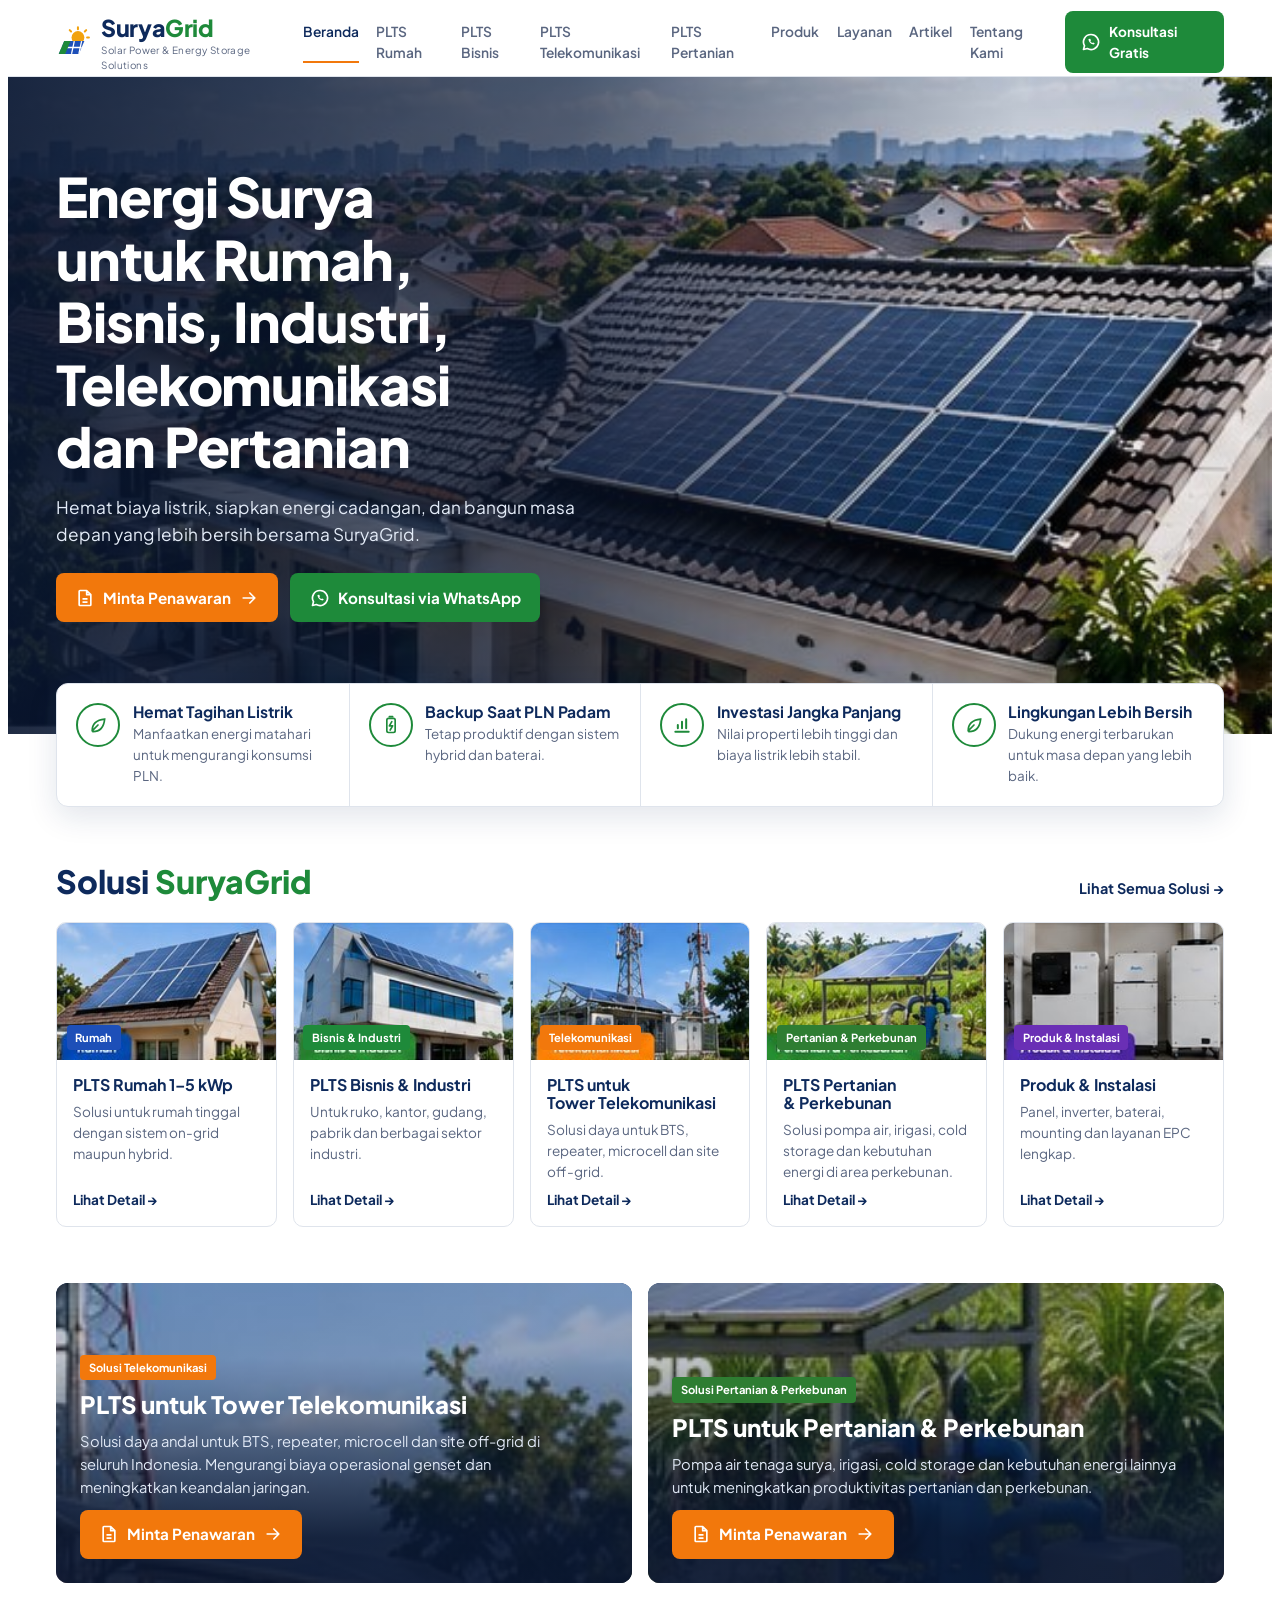
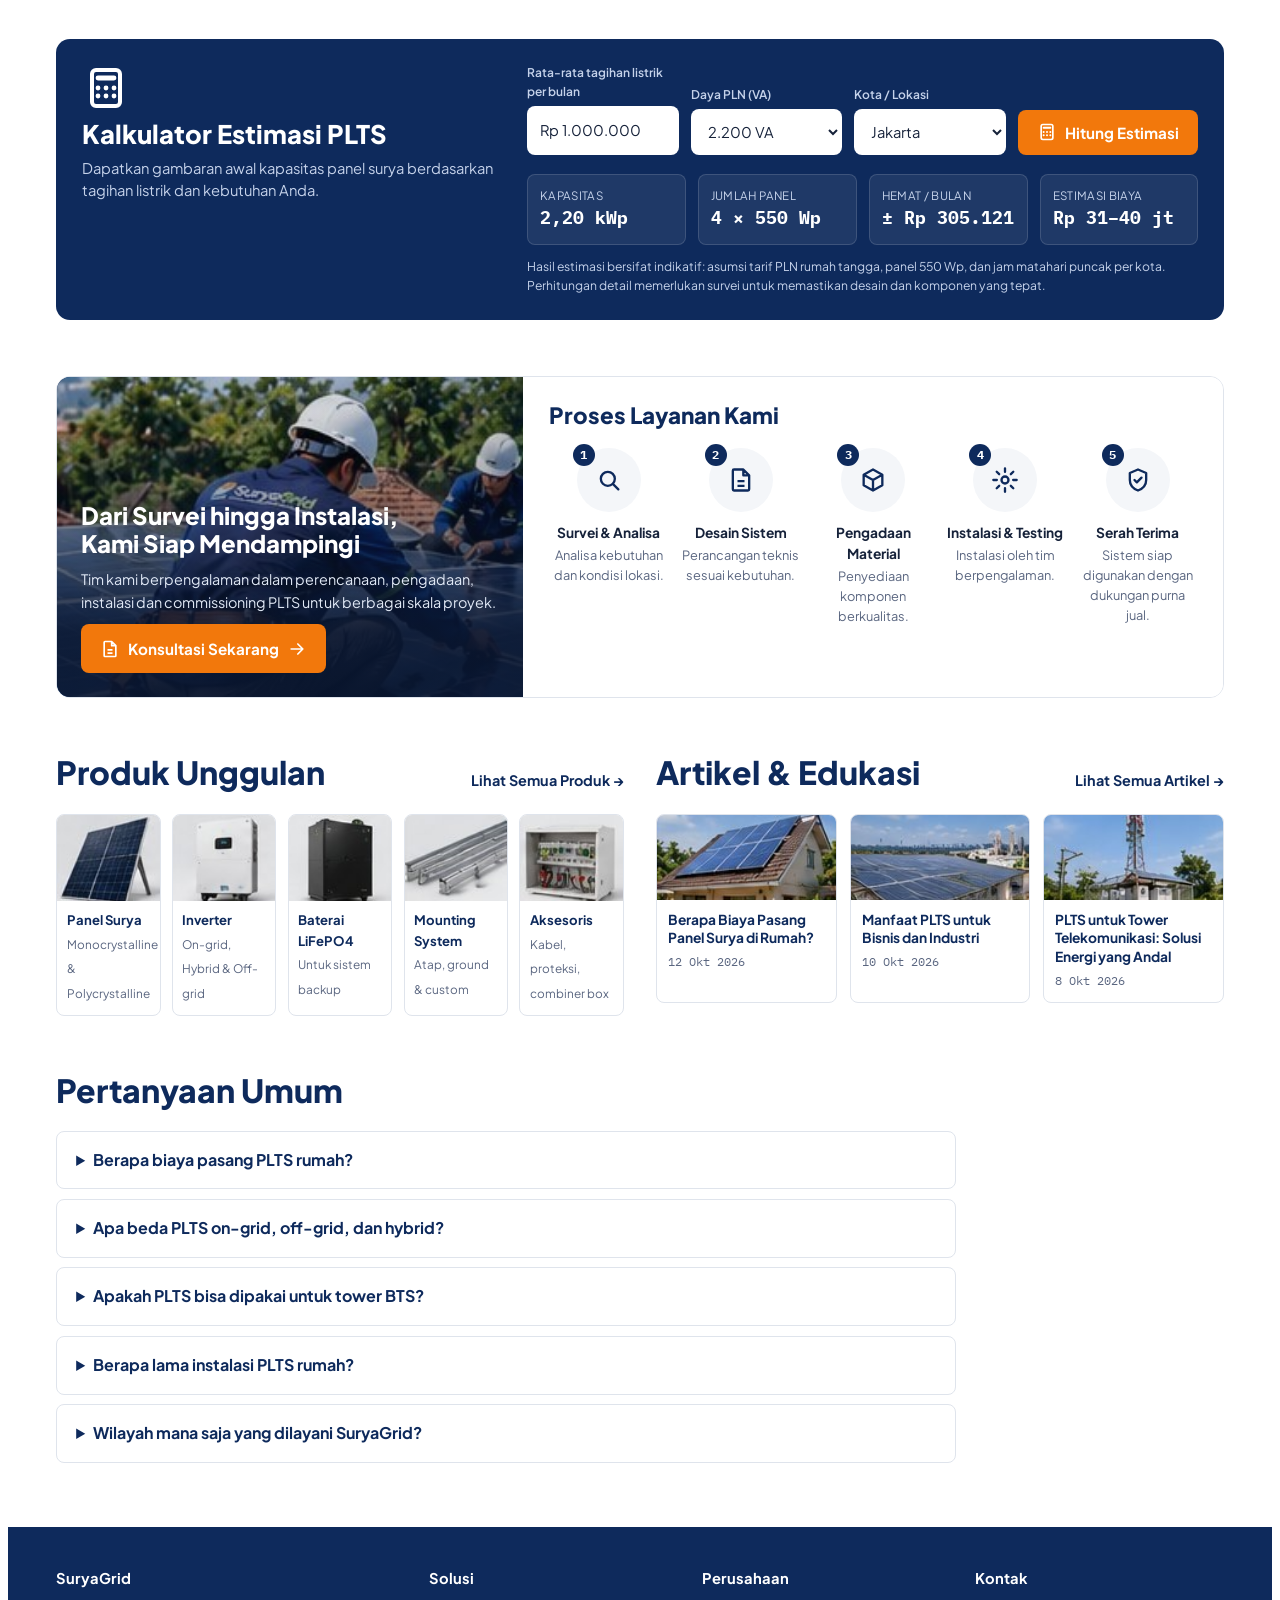
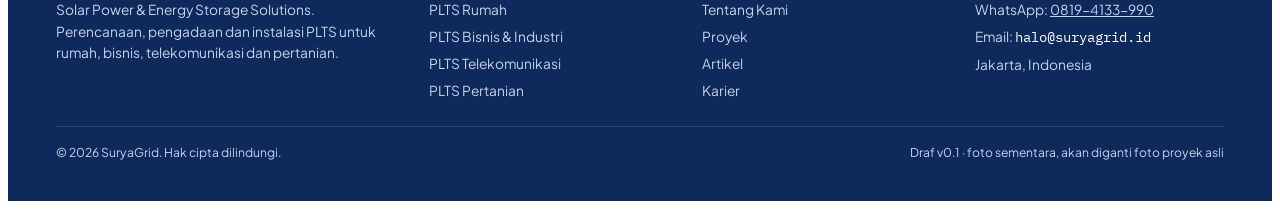
==== index.html @ cb824fba "Initial SuryaGrid website Co-Authored-By: Claude Opus 5.5 <noreply@anthropic.com> Claude-Session: ht" ====
<!doctype html>
<html lang="id">
<head>
<meta charset="utf-8">
<meta name="viewport" content="width=device-width, initial-scale=1, viewport-fit=cover">
<title>SuryaGrid | Pasang PLTS &amp; Panel Surya Rumah, Bisnis, BTS dan Pertanian</title>
<meta name="description" content="SuryaGrid melayani pemasangan PLTS dan panel surya on-grid, hybrid, dan off-grid untuk rumah, bisnis, industri, tower telekomunikasi, dan pertanian di seluruh Indonesia. Konsultasi dan estimasi gratis.">
<meta name="keywords" content="PLTS, panel surya, pasang panel surya, PLTS atap, PLTS rumah, PLTS hybrid, PLTS off-grid, PLTS BTS, pompa air tenaga surya, solar panel Indonesia">
<meta name="robots" content="index, follow, max-image-preview:large, max-snippet:-1">
<meta name="theme-color" content="#0E2A5C">
<meta name="author" content="SuryaGrid">
<link rel="canonical" href="https://suryagrid.id/">
<link rel="alternate" hreflang="id-ID" href="https://suryagrid.id/">
<link rel="icon" href="assets/img/favicon.svg" type="image/svg+xml">
<link rel="icon" href="assets/img/favicon-32.png" sizes="32x32" type="image/png">
<link rel="apple-touch-icon" href="assets/img/apple-touch-icon.png">
<link rel="manifest" href="site.webmanifest">
<meta property="og:type" content="website">
<meta property="og:locale" content="id_ID">
<meta property="og:site_name" content="SuryaGrid">
<meta property="og:title" content="SuryaGrid | Solusi PLTS untuk Rumah, Bisnis, BTS dan Pertanian">
<meta property="og:description" content="Pemasangan PLTS on-grid, hybrid dan off-grid di seluruh Indonesia. Hitung estimasi kapasitas dan penghematan Anda.">
<meta property="og:url" content="https://suryagrid.id/">
<meta property="og:image" content="https://suryagrid.id/assets/img/og-image.jpg">
<meta property="og:image:width" content="1200"><meta property="og:image:height" content="630">
<meta name="twitter:card" content="summary_large_image">
<meta name="twitter:title" content="SuryaGrid | Solusi PLTS Indonesia">
<meta name="twitter:description" content="Pemasangan PLTS on-grid, hybrid dan off-grid untuk rumah, bisnis, BTS dan pertanian.">
<meta name="twitter:image" content="https://suryagrid.id/assets/img/og-image.jpg">
<link rel="preconnect" href="https://fonts.googleapis.com"><link rel="preconnect" href="https://fonts.gstatic.com" crossorigin>
<link rel="stylesheet" href="https://fonts.googleapis.com/css2?family=Plus+Jakarta+Sans:wght@400;500;600;700;800&family=IBM+Plex+Mono:wght@500&display=swap">
<link rel="preload" as="image" href="assets/img/hero.jpg">
<link rel="stylesheet" href="assets/css/style.css">
<link rel="alternate" type="text/markdown" href="llms.txt" title="Ringkasan untuk AI">
<script type="application/ld+json">[{"@context": "https://schema.org", "@type": "LocalBusiness", "@id": "https://suryagrid.id/#org", "name": "SuryaGrid", "alternateName": "SuryaGrid Solar Power & Energy Storage Solutions", "description": "Perencanaan, pengadaan, dan instalasi PLTS (pembangkit listrik tenaga surya) untuk rumah, bisnis, industri, tower telekomunikasi, dan pertanian di Indonesia.", "url": "https://suryagrid.id/", "logo": "https://suryagrid.id/assets/img/logo.svg", "image": "https://suryagrid.id/assets/img/og-image.jpg", "telephone": "+628194133990", "email": "halo@suryagrid.id", "address": {"@type": "PostalAddress", "addressLocality": "Jakarta", "addressCountry": "ID"}, "areaServed": {"@type": "Country", "name": "Indonesia"}, "priceRange": "Rp14jt–Rp18jt per kWp", "knowsAbout": ["PLTS atap", "panel surya", "PLTS on-grid", "PLTS hybrid", "PLTS off-grid", "baterai LiFePO4", "PLTS untuk BTS", "pompa air tenaga surya", "EPC tenaga surya"], "contactPoint": {"@type": "ContactPoint", "telephone": "+628194133990", "contactType": "sales", "availableLanguage": ["id", "en"]}, "hasOfferCatalog": {"@type": "OfferCatalog", "name": "Solusi PLTS", "itemListElement": [{"@type": "Offer", "itemOffered": {"@type": "Service", "name": "PLTS Rumah 1–5 kWp", "serviceType": "Instalasi PLTS", "areaServed": "Indonesia"}}, {"@type": "Offer", "itemOffered": {"@type": "Service", "name": "PLTS Bisnis & Industri", "serviceType": "Instalasi PLTS", "areaServed": "Indonesia"}}, {"@type": "Offer", "itemOffered": {"@type": "Service", "name": "PLTS untuk Tower Telekomunikasi", "serviceType": "Instalasi PLTS", "areaServed": "Indonesia"}}, {"@type": "Offer", "itemOffered": {"@type": "Service", "name": "PLTS Pertanian & Perkebunan", "serviceType": "Instalasi PLTS", "areaServed": "Indonesia"}}, {"@type": "Offer", "itemOffered": {"@type": "Service", "name": "Produk & Instalasi EPC", "serviceType": "Instalasi PLTS", "areaServed": "Indonesia"}}]}}, {"@context": "https://schema.org", "@type": "WebSite", "@id": "https://suryagrid.id/#website", "url": "https://suryagrid.id/", "name": "SuryaGrid", "inLanguage": "id-ID", "publisher": {"@id": "https://suryagrid.id/#org"}}, {"@context": "https://schema.org", "@type": "FAQPage", "mainEntity": [{"@type": "Question", "name": "Berapa biaya pasang PLTS rumah?", "acceptedAnswer": {"@type": "Answer", "text": "Sebagai gambaran awal, biaya PLTS atap on-grid berkisar Rp 14–18 juta per kWp, tergantung merek panel, inverter, jenis atap, dan lokasi. Sistem hybrid dengan baterai lebih mahal. Harga pasti diberikan setelah survei."}}, {"@type": "Question", "name": "Apa beda PLTS on-grid, off-grid, dan hybrid?", "acceptedAnswer": {"@type": "Answer", "text": "On-grid terhubung ke PLN tanpa baterai dan paling hemat biaya. Off-grid berdiri sendiri dengan baterai, cocok untuk lokasi tanpa listrik PLN seperti site BTS terpencil atau kebun. Hybrid menggabungkan keduanya sehingga tetap menyala saat PLN padam."}}, {"@type": "Question", "name": "Apakah PLTS bisa dipakai untuk tower BTS?", "acceptedAnswer": {"@type": "Answer", "text": "Bisa. SuryaGrid merancang sistem PLTS hybrid dan off-grid untuk BTS, repeater, dan microcell untuk mengurangi pemakaian genset dan biaya BBM serta meningkatkan uptime site."}}, {"@type": "Question", "name": "Berapa lama instalasi PLTS rumah?", "acceptedAnswer": {"@type": "Answer", "text": "Instalasi PLTS rumah 1–5 kWp umumnya selesai 1–3 hari kerja setelah material tiba. Proses lengkap dari survei hingga serah terima biasanya 2–4 minggu."}}, {"@type": "Question", "name": "Wilayah mana saja yang dilayani SuryaGrid?", "acceptedAnswer": {"@type": "Answer", "text": "SuryaGrid melayani proyek di seluruh Indonesia, termasuk Jabodetabek, Jawa, Sulawesi, Bali, dan Nusa Tenggara, untuk sektor rumah, bisnis, telekomunikasi, dan pertanian."}}]}]</script>
</head>
<body>
<svg width="0" height="0" style="position:absolute" aria-hidden="true">
 <symbol id="arr" viewBox="0 0 24 24"><path d="M5 12h14M13 6l6 6-6 6" fill="none" stroke="currentColor" stroke-width="2" stroke-linecap="round" stroke-linejoin="round"/></symbol>
 <symbol id="doc" viewBox="0 0 24 24"><path d="M14 3H6a1 1 0 0 0-1 1v16a1 1 0 0 0 1 1h12a1 1 0 0 0 1-1V8zM14 3v5h5M9 13h6M9 17h6" fill="none" stroke="currentColor" stroke-width="2" stroke-linejoin="round"/></symbol>
 <symbol id="wa" viewBox="0 0 24 24"><path d="M12 3a9 9 0 0 0-7.8 13.5L3 21l4.6-1.2A9 9 0 1 0 12 3z" fill="none" stroke="currentColor" stroke-width="2" stroke-linejoin="round"/><path d="M9 8.5c0 3.5 3 6.5 6.5 6.5l1-1.5-2-1-1 .8a5 5 0 0 1-2.3-2.3l.8-1-1-2z" fill="currentColor"/></symbol>
 <symbol id="leaf" viewBox="0 0 24 24"><path d="M5 19c0-8 5-13 15-14-1 10-6 15-14 15M5 19l7-7" fill="none" stroke="currentColor" stroke-width="2" stroke-linecap="round"/></symbol>
 <symbol id="batt" viewBox="0 0 24 24"><rect x="7" y="4" width="10" height="17" rx="2" fill="none" stroke="currentColor" stroke-width="2"/><path d="M10 2h4M13 8l-3 5h4l-3 5" fill="none" stroke="currentColor" stroke-width="2" stroke-linecap="round" stroke-linejoin="round"/></symbol>
 <symbol id="bar" viewBox="0 0 24 24"><path d="M4 20h16M7 16v-4M12 16V8M17 16V5" fill="none" stroke="currentColor" stroke-width="2.4" stroke-linecap="round"/></symbol>
 <symbol id="calc" viewBox="0 0 24 24"><rect x="5" y="3" width="14" height="18" rx="2" fill="none" stroke="currentColor" stroke-width="2"/><path d="M8 7h8M8 12h.01M12 12h.01M16 12h.01M8 16h.01M12 16h.01M16 16h.01" stroke="currentColor" stroke-width="2.4" stroke-linecap="round"/></symbol>
 <symbol id="search" viewBox="0 0 24 24"><circle cx="11" cy="11" r="6" fill="none" stroke="currentColor" stroke-width="2"/><path d="M20 20l-4.5-4.5" stroke="currentColor" stroke-width="2" stroke-linecap="round"/></symbol>
 <symbol id="box" viewBox="0 0 24 24"><path d="M12 3l8 4.5v9L12 21l-8-4.5v-9zM4 7.5l8 4.5 8-4.5M12 12v9" fill="none" stroke="currentColor" stroke-width="2" stroke-linejoin="round"/></symbol>
 <symbol id="gear" viewBox="0 0 24 24"><circle cx="12" cy="12" r="3" fill="none" stroke="currentColor" stroke-width="2"/><path d="M12 2v3M12 19v3M2 12h3M19 12h3M4.9 4.9l2.1 2.1M17 17l2.1 2.1M4.9 19.1L7 17M17 7l2.1-2.1" stroke="currentColor" stroke-width="2" stroke-linecap="round"/></symbol>
 <symbol id="shield" viewBox="0 0 24 24"><path d="M12 3l7 3v6c0 4.5-3 7.5-7 9-4-1.5-7-4.5-7-9V6z M9 12l2 2 4-4" fill="none" stroke="currentColor" stroke-width="2" stroke-linejoin="round" stroke-linecap="round"/></symbol>
 <symbol id="menu" viewBox="0 0 24 24"><path d="M4 7h16M4 12h16M4 17h16" stroke="currentColor" stroke-width="2" stroke-linecap="round"/></symbol>
</svg>

<a class="skip" href="#beranda">Lewati ke konten</a>
<header>
 <div class="wrap nav">
  <a class="logo" href="#beranda" aria-label="SuryaGrid beranda">
   <svg width="40" height="34" viewBox="0 0 40 34" aria-hidden="true"><circle cx="24" cy="12" r="7" fill="#F2A20C"/><g stroke="#F2A20C" stroke-width="2.2" stroke-linecap="round"><path d="M24 1v2M33 4l-1.5 1.5M36 12h-2M15 4l1.5 1.5"/></g><path d="M3 30l6-14h22l-6 14z" fill="#1D4FB8"/><path d="M12 16l-3 14M20 16l-3 14M28 16l-3 14M6 23h22" stroke="#fff" stroke-width="1.4"/><path d="M3 30l6-14h7l-6 14z" fill="#1E8A3A"/></svg>
   <div><b>Surya<span>Grid</span></b><small>Solar Power &amp; Energy Storage Solutions</small></div>
  </a>
  <nav class="menu" id="menu" aria-label="Menu utama">
   <a class="on" href="#beranda">Beranda</a><a href="#solusi">PLTS Rumah</a><a href="#solusi">PLTS Bisnis</a><a href="#segmen">PLTS Telekomunikasi</a><a href="#segmen">PLTS Pertanian</a><a href="#produk">Produk</a><a href="#proses">Layanan</a><a href="#artikel">Artikel</a><a href="#kontak">Tentang Kami</a>
  </nav>
  <button class="burger" id="burger" aria-label="Buka menu" aria-expanded="false"><svg class="i"><use href="#menu"/></svg></button>
  <a class="btn btn-g" href="https://wa.me/628194133990?text=Halo%20SuryaGrid%2C%20saya%20ingin%20konsultasi%20PLTS" target="_blank" rel="noopener"><svg class="i"><use href="#wa"/></svg><span>Konsultasi Gratis</span></a>
 </div>
</header>

<main id="beranda">
 <div class="hero">
  <img src="assets/img/hero.jpg" width="575" height="323" fetchpriority="high" alt="Atap rumah dengan panel surya di kawasan perumahan" data-photo="placeholder">
  <div class="wrap">
   <h1>Energi Surya untuk Rumah, Bisnis, Industri, Telekomunikasi dan Pertanian</h1>
   <p>Hemat biaya listrik, siapkan energi cadangan, dan bangun masa depan yang lebih bersih bersama SuryaGrid.</p>
   <div class="cta">
    <a class="btn btn-o" href="#kalkulator"><svg class="i"><use href="#doc"/></svg>Minta Penawaran<svg class="i"><use href="#arr"/></svg></a>
    <a class="btn btn-g" href="https://wa.me/628194133990?text=Halo%20SuryaGrid%2C%20saya%20ingin%20konsultasi%20PLTS" target="_blank" rel="noopener"><svg class="i"><use href="#wa"/></svg>Konsultasi via WhatsApp</a>
   </div>
  </div>
 </div>

 <div class="wrap benefits">
  <div class="bgrid">
   <div class="b"><div class="ic"><svg class="i"><use href="#leaf"/></svg></div><div><h3>Hemat Tagihan Listrik</h3><p>Manfaatkan energi matahari untuk mengurangi konsumsi PLN.</p></div></div>
   <div class="b"><div class="ic"><svg class="i"><use href="#batt"/></svg></div><div><h3>Backup Saat PLN Padam</h3><p>Tetap produktif dengan sistem hybrid dan baterai.</p></div></div>
   <div class="b"><div class="ic"><svg class="i"><use href="#bar"/></svg></div><div><h3>Investasi Jangka Panjang</h3><p>Nilai properti lebih tinggi dan biaya listrik lebih stabil.</p></div></div>
   <div class="b"><div class="ic"><svg class="i"><use href="#leaf"/></svg></div><div><h3>Lingkungan Lebih Bersih</h3><p>Dukung energi terbarukan untuk masa depan yang lebih baik.</p></div></div>
  </div>
 </div>

 <section id="solusi">
  <div class="wrap">
   <div class="sh"><h2>Solusi <span>SuryaGrid</span></h2><a class="more" href="#solusi">Lihat Semua Solusi →</a></div>
   <div class="sgrid">
    <article class="sc"><div class="ph"><img src="assets/img/rumah.jpg" width="183" height="111" loading="lazy" decoding="async" alt="PLTS atap rumah tinggal" data-photo="placeholder"><span class="tag t-rumah">Rumah</span></div><div class="bd"><h3>PLTS Rumah 1–5 kWp</h3><p>Solusi untuk rumah tinggal dengan sistem on-grid maupun hybrid.</p><a href="#kalkulator">Lihat Detail →</a></div></article>
    <article class="sc"><div class="ph"><img src="assets/img/bisnis.jpg" width="182" height="111" loading="lazy" decoding="async" alt="PLTS atap gedung usaha" data-photo="placeholder"><span class="tag t-bisnis">Bisnis &amp; Industri</span></div><div class="bd"><h3>PLTS Bisnis &amp; Industri</h3><p>Untuk ruko, kantor, gudang, pabrik dan berbagai sektor industri.</p><a href="#kontak">Lihat Detail →</a></div></article>
    <article class="sc"><div class="ph"><img src="assets/img/telko.jpg" width="182" height="111" loading="lazy" decoding="async" alt="PLTS di site tower BTS" data-photo="placeholder"><span class="tag t-telko">Telekomunikasi</span></div><div class="bd"><h3>PLTS untuk Tower Telekomunikasi</h3><p>Solusi daya untuk BTS, repeater, microcell dan site off-grid.</p><a href="#segmen">Lihat Detail →</a></div></article>
    <article class="sc"><div class="ph"><img src="assets/img/tani.jpg" width="197" height="111" loading="lazy" decoding="async" alt="PLTS untuk pompa irigasi" data-photo="placeholder"><span class="tag t-tani">Pertanian &amp; Perkebunan</span></div><div class="bd"><h3>PLTS Pertanian &amp; Perkebunan</h3><p>Solusi pompa air, irigasi, cold storage dan kebutuhan energi di area perkebunan.</p><a href="#segmen">Lihat Detail →</a></div></article>
    <article class="sc"><div class="ph"><img src="assets/img/produk.jpg" width="188" height="111" loading="lazy" decoding="async" alt="Inverter dan baterai" data-photo="placeholder"><span class="tag t-produk">Produk &amp; Instalasi</span></div><div class="bd"><h3>Produk &amp; Instalasi</h3><p>Panel, inverter, baterai, mounting dan layanan EPC lengkap.</p><a href="#produk">Lihat Detail →</a></div></article>
   </div>
  </div>
 </section>

 <section id="segmen">
  <div class="wrap feat">
   <article class="fc"><img src="assets/img/tower.jpg" width="176" height="318" loading="lazy" decoding="async" alt="Tower BTS dengan panel surya" data-photo="placeholder"><div class="in"><span class="tag t-telko">Solusi Telekomunikasi</span><h3>PLTS untuk Tower Telekomunikasi</h3><p>Solusi daya andal untuk BTS, repeater, microcell dan site off-grid di seluruh Indonesia. Mengurangi biaya operasional genset dan meningkatkan keandalan jaringan.</p><a class="btn btn-o" href="#kontak"><svg class="i"><use href="#doc"/></svg>Minta Penawaran<svg class="i"><use href="#arr"/></svg></a></div></article>
   <article class="fc"><img src="assets/img/agri.jpg" width="206" height="282" loading="lazy" decoding="async" alt="Pompa air tenaga surya di kebun" data-photo="placeholder"><div class="in"><span class="tag t-tani">Solusi Pertanian &amp; Perkebunan</span><h3>PLTS untuk Pertanian &amp; Perkebunan</h3><p>Pompa air tenaga surya, irigasi, cold storage dan kebutuhan energi lainnya untuk meningkatkan produktivitas pertanian dan perkebunan.</p><a class="btn btn-o" href="#kontak"><svg class="i"><use href="#doc"/></svg>Minta Penawaran<svg class="i"><use href="#arr"/></svg></a></div></article>
  </div>
 </section>

 <section id="kalkulator">
  <div class="wrap">
   <div class="calc">
    <div>
     <svg width="48" height="48" style="color:var(--band-fg)"><use href="#calc"/></svg>
     <h2>Kalkulator Estimasi PLTS</h2>
     <p class="lead">Dapatkan gambaran awal kapasitas panel surya berdasarkan tagihan listrik dan kebutuhan Anda.</p>
    </div>
    <form class="cform" id="cf">
     <div><label for="bill">Rata-rata tagihan listrik per bulan</label><input id="bill" inputmode="numeric" value="Rp 1.000.000"></div>
     <div><label for="va">Daya PLN (VA)</label><select id="va"><option value="900">900 VA</option><option value="1300">1.300 VA</option><option value="2200" selected>2.200 VA</option><option value="3500">3.500 VA</option><option value="5500">5.500 VA</option><option value="6600">6.600 VA</option><option value="11000">11.000 VA ke atas</option></select></div>
     <div><label for="city">Kota / Lokasi</label><select id="city"><option value="4.0" selected>Jakarta</option><option value="4.2">Bandung</option><option value="4.5">Surabaya</option><option value="3.9">Medan</option><option value="4.8">Makassar</option><option value="4.8">Denpasar</option><option value="4.6">Kupang / NTT</option><option value="4.2">Kota lain</option></select></div>
     <button class="btn btn-o" type="submit"><svg class="i"><use href="#calc"/></svg>Hitung Estimasi</button>
     <div class="res" aria-live="polite">
      <div><small>Kapasitas</small><b id="r1">–</b></div>
      <div><small>Jumlah panel</small><b id="r2">–</b></div>
      <div><small>Hemat / bulan</small><b id="r3">–</b></div>
      <div><small>Estimasi biaya</small><b id="r4">–</b></div>
     </div>
     <p class="note">Hasil estimasi bersifat indikatif: asumsi tarif PLN rumah tangga, panel 550 Wp, dan jam matahari puncak per kota. Perhitungan detail memerlukan survei untuk memastikan desain dan komponen yang tepat.</p>
    </form>
   </div>
  </div>
 </section>

 <section id="proses">
  <div class="wrap">
   <div class="proc">
    <div class="pv"><img src="assets/img/teknisi.jpg" width="340" height="188" loading="lazy" decoding="async" alt="Teknisi memasang panel surya di atap" data-photo="placeholder"><div class="in"><h2>Dari Survei hingga Instalasi, Kami Siap Mendampingi</h2><p>Tim kami berpengalaman dalam perencanaan, pengadaan, instalasi dan commissioning PLTS untuk berbagai skala proyek.</p><a class="btn btn-o" href="#kontak"><svg class="i"><use href="#doc"/></svg>Konsultasi Sekarang<svg class="i"><use href="#arr"/></svg></a></div></div>
    <div class="steps">
     <h2>Proses Layanan Kami</h2>
     <ol>
      <li><div class="ic"><svg><use href="#search"/></svg></div><div><b>Survei &amp; Analisa</b>Analisa kebutuhan dan kondisi lokasi.</div></li>
      <li><div class="ic"><svg><use href="#doc"/></svg></div><div><b>Desain Sistem</b>Perancangan teknis sesuai kebutuhan.</div></li>
      <li><div class="ic"><svg><use href="#box"/></svg></div><div><b>Pengadaan Material</b>Penyediaan komponen berkualitas.</div></li>
      <li><div class="ic"><svg><use href="#gear"/></svg></div><div><b>Instalasi &amp; Testing</b>Instalasi oleh tim berpengalaman.</div></li>
      <li><div class="ic"><svg><use href="#shield"/></svg></div><div><b>Serah Terima</b>Sistem siap digunakan dengan dukungan purna jual.</div></li>
     </ol>
    </div>
   </div>
  </div>
 </section>

 <section>
  <div class="wrap two">
   <div id="produk">
    <div class="sh"><h2>Produk Unggulan</h2><a class="more" href="#produk">Lihat Semua Produk →</a></div>
    <div class="pgrid">
     <div class="pc"><img src="assets/img/p1.jpg" width="84" height="86" loading="lazy" decoding="async" alt="Panel surya" data-photo="placeholder"><div><b>Panel Surya</b><span>Monocrystalline &amp; Polycrystalline</span></div></div>
     <div class="pc"><img src="assets/img/p2.jpg" width="84" height="86" loading="lazy" decoding="async" alt="Inverter" data-photo="placeholder"><div><b>Inverter</b><span>On-grid, Hybrid &amp; Off-grid</span></div></div>
     <div class="pc"><img src="assets/img/p3.jpg" width="84" height="86" loading="lazy" decoding="async" alt="Baterai LiFePO4" data-photo="placeholder"><div><b>Baterai LiFePO4</b><span>Untuk sistem backup</span></div></div>
     <div class="pc"><img src="assets/img/p4.jpg" width="84" height="86" loading="lazy" decoding="async" alt="Rel mounting" data-photo="placeholder"><div><b>Mounting System</b><span>Atap, ground &amp; custom</span></div></div>
     <div class="pc"><img src="assets/img/p5.jpg" width="84" height="86" loading="lazy" decoding="async" alt="Combiner box" data-photo="placeholder"><div><b>Aksesoris</b><span>Kabel, proteksi, combiner box</span></div></div>
    </div>
   </div>
   <div id="artikel">
    <div class="sh"><h2>Artikel &amp; Edukasi</h2><a class="more" href="#artikel">Lihat Semua Artikel →</a></div>
    <div class="agrid">
     <a class="ac" href="#artikel"><img src="assets/img/a1.jpg" width="147" height="85" loading="lazy" decoding="async" alt="" data-photo="placeholder"><div><b>Berapa Biaya Pasang Panel Surya di Rumah?</b><time datetime="2026-10-12">12 Okt 2026</time></div></a>
     <a class="ac" href="#artikel"><img src="assets/img/a2.jpg" width="147" height="85" loading="lazy" decoding="async" alt="" data-photo="placeholder"><div><b>Manfaat PLTS untuk Bisnis dan Industri</b><time datetime="2026-10-10">10 Okt 2026</time></div></a>
     <a class="ac" href="#artikel"><img src="assets/img/a3.jpg" width="148" height="85" loading="lazy" decoding="async" alt="" data-photo="placeholder"><div><b>PLTS untuk Tower Telekomunikasi: Solusi Energi yang Andal</b><time datetime="2026-10-08">8 Okt 2026</time></div></a>
    </div>
   </div>
  </div>
 </section>

 <section id="faq">
  <div class="wrap">
   <div class="sh"><h2>Pertanyaan Umum</h2></div>
   <div class="faq">
     <details><summary>Berapa biaya pasang PLTS rumah?</summary><p>Sebagai gambaran awal, biaya PLTS atap on-grid berkisar Rp 14–18 juta per kWp, tergantung merek panel, inverter, jenis atap, dan lokasi. Sistem hybrid dengan baterai lebih mahal. Harga pasti diberikan setelah survei.</p></details>
     <details><summary>Apa beda PLTS on-grid, off-grid, dan hybrid?</summary><p>On-grid terhubung ke PLN tanpa baterai dan paling hemat biaya. Off-grid berdiri sendiri dengan baterai, cocok untuk lokasi tanpa listrik PLN seperti site BTS terpencil atau kebun. Hybrid menggabungkan keduanya sehingga tetap menyala saat PLN padam.</p></details>
     <details><summary>Apakah PLTS bisa dipakai untuk tower BTS?</summary><p>Bisa. SuryaGrid merancang sistem PLTS hybrid dan off-grid untuk BTS, repeater, dan microcell untuk mengurangi pemakaian genset dan biaya BBM serta meningkatkan uptime site.</p></details>
     <details><summary>Berapa lama instalasi PLTS rumah?</summary><p>Instalasi PLTS rumah 1–5 kWp umumnya selesai 1–3 hari kerja setelah material tiba. Proses lengkap dari survei hingga serah terima biasanya 2–4 minggu.</p></details>
     <details><summary>Wilayah mana saja yang dilayani SuryaGrid?</summary><p>SuryaGrid melayani proyek di seluruh Indonesia, termasuk Jabodetabek, Jawa, Sulawesi, Bali, dan Nusa Tenggara, untuk sektor rumah, bisnis, telekomunikasi, dan pertanian.</p></details>
   </div>
  </div>
 </section>
</main>

<footer id="kontak">
 <div class="wrap">
  <div><h4>SuryaGrid</h4><p style="margin:0">Solar Power &amp; Energy Storage Solutions. Perencanaan, pengadaan dan instalasi PLTS untuk rumah, bisnis, telekomunikasi dan pertanian.</p></div>
  <div><h4>Solusi</h4><ul><li>PLTS Rumah</li><li>PLTS Bisnis &amp; Industri</li><li>PLTS Telekomunikasi</li><li>PLTS Pertanian</li></ul></div>
  <div><h4>Perusahaan</h4><ul><li>Tentang Kami</li><li>Proyek</li><li>Artikel</li><li>Karier</li></ul></div>
  <div><h4>Kontak</h4><ul><li>WhatsApp: <a href="https://wa.me/628194133990?text=Halo%20SuryaGrid%2C%20saya%20ingin%20konsultasi%20PLTS" target="_blank" rel="noopener">0819-4133-990</a></li><li>Email: <span class="selectable">halo@suryagrid.id</span></li><li>Jakarta, Indonesia</li></ul></div>
  <div class="copy"><span>© 2026 SuryaGrid. Hak cipta dilindungi.</span><span>Draf v0.1 · foto sementara, akan diganti foto proyek asli</span></div>
 </div>
</footer>

<script src="assets/js/main.js" defer></script>
</body>
</html>
---- assets/css/style.css ----
/* Layout: sticky nav → photo hero → benefit strip → solusi grid → kalkulator band → proses + teknisi → produk & artikel → footer */
:root{
  --navy:#0E2A5C; --navy-2:#163A78; --green:#1E8A3A; --orange:#F2780C; --orange-ink:#fff;
  --bg:#FFFFFF; --surface:#F4F6F9; --line:#DFE4EC; --fg:#16223A; --muted:#5A6680; --head:#0E2A5C;
  --card:#FFFFFF; --band:#0E2A5C; --band-fg:#FFFFFF; --band-muted:#C5D2EA; --input:#FFFFFF; --input-fg:#16223A;
  --f-display:"Plus Jakarta Sans",system-ui,-apple-system,"Segoe UI",sans-serif;
  --f-body:"Plus Jakarta Sans",system-ui,-apple-system,"Segoe UI",sans-serif;
  --f-data:"IBM Plex Mono",ui-monospace,Menlo,monospace;
}
@media (prefers-color-scheme: dark){:root:not([data-theme="light"]){
  --bg:#0B1324; --surface:#111C33; --line:#22314F; --fg:#E6ECF7; --muted:#9AA8C3; --head:#DCE6FA;
  --card:#131F38; --band:#13254A; --band-fg:#F2F6FD; --band-muted:#A9B9D8; --input:#0B1324; --input-fg:#E6ECF7;
  --green:#3FB45E; color-scheme:dark}}
:root[data-theme="dark"]{
  --bg:#0B1324; --surface:#111C33; --line:#22314F; --fg:#E6ECF7; --muted:#9AA8C3; --head:#DCE6FA;
  --card:#131F38; --band:#13254A; --band-fg:#F2F6FD; --band-muted:#A9B9D8; --input:#0B1324; --input-fg:#E6ECF7;
  --green:#3FB45E; color-scheme:dark}
*{box-sizing:border-box}
body{background:var(--bg);color:var(--fg);font-family:var(--f-body);font-size:16px;line-height:1.55}
body::before{content:"";position:fixed;inset:0 0 auto;height:env(safe-area-inset-top,0px);z-index:60;background:var(--bg)}
a{color:inherit}
h1,h2,h3{font-family:var(--f-display);text-wrap:balance;margin:0;line-height:1.15}
.wrap{max-width:1200px;margin:0 auto;padding-left:max(16px,env(safe-area-inset-left,0px));padding-right:max(16px,env(safe-area-inset-right,0px))}
.btn{display:inline-flex;align-items:center;gap:.5rem;font-weight:700;font-size:.95rem;padding:.8rem 1.2rem;border-radius:8px;border:0;cursor:pointer;text-decoration:none;font-family:inherit}
.btn-o{background:var(--orange);color:var(--orange-ink)}
.btn-g{background:#1E8A3A;color:#fff}
.btn:hover{filter:brightness(1.08)}
.btn:focus-visible,a:focus-visible,input:focus-visible,select:focus-visible{outline:3px solid var(--orange);outline-offset:2px}
svg.i{width:20px;height:20px;flex:none}

/* nav */
header{position:sticky;top:env(safe-area-inset-top,0px);z-index:50;background:var(--bg);border-bottom:1px solid var(--line)}
.nav{display:flex;align-items:center;gap:1.25rem;min-height:68px}
.logo{display:flex;align-items:center;gap:.55rem;text-decoration:none}
.logo b{font-family:var(--f-display);font-size:1.45rem;font-weight:800;color:var(--head);letter-spacing:-.02em}
.logo b span{color:var(--green)}
.logo small{display:block;font-size:.62rem;color:var(--muted);letter-spacing:.04em;margin-top:-3px}
.menu{display:flex;gap:1.1rem;margin-left:auto;font-size:.86rem;font-weight:600}
.menu a{text-decoration:none;color:var(--muted)}
.menu a.on,.menu a:hover{color:var(--head)}
.menu a.on{box-shadow:inset 0 -2px 0 var(--orange)}
.nav .btn{padding:.6rem 1rem;font-size:.85rem}
.burger{display:none;margin-left:auto;background:none;border:1px solid var(--line);border-radius:8px;padding:.45rem;color:var(--fg)}
@media (max-width:1060px){.menu{display:none}.burger{display:inline-flex}.nav .btn{margin-left:0}
  .menu.open{display:flex;flex-direction:column;position:absolute;top:100%;left:0;right:0;background:var(--bg);border-bottom:1px solid var(--line);padding:1rem max(16px,env(safe-area-inset-right,0px)) 1rem max(16px,env(safe-area-inset-left,0px));gap:.9rem}}
@media (max-width:520px){.nav .btn span{display:none}}

/* hero */
.hero{position:relative;color:#fff;background:#0E2A5C}
.hero img{position:absolute;inset:0;width:100%;height:100%;object-fit:cover;object-position:70% 40%}
.hero::after{content:"";position:absolute;inset:0;background:linear-gradient(90deg,rgba(9,22,48,.9) 0%,rgba(9,22,48,.62) 45%,rgba(9,22,48,.05) 80%)}
.hero .wrap{position:relative;z-index:1;padding-block:clamp(3rem,7vw,5.5rem) clamp(5rem,9vw,7rem)}
.hero h1{font-size:clamp(2rem,4.6vw,3.4rem);font-weight:800;max-width:15ch;letter-spacing:-.02em}
.hero p{max-width:44ch;font-size:1.08rem;margin:1rem 0 1.6rem;color:#E4ECF8}
.cta{display:flex;flex-wrap:wrap;gap:.75rem}

/* benefits */
.benefits{position:relative;z-index:2;margin-top:-3.2rem}
.bgrid{display:grid;grid-template-columns:repeat(4,1fr);background:var(--card);border:1px solid var(--line);border-radius:12px;box-shadow:0 10px 30px rgba(14,42,92,.12)}
.b{display:flex;gap:.8rem;padding:1.2rem;align-items:flex-start;min-width:0}
.b+.b{border-left:1px solid var(--line)}
.b .ic{width:44px;height:44px;border-radius:50%;border:2px solid var(--green);display:grid;place-items:center;color:var(--green);flex:none}
.b h3{font-size:.98rem;color:var(--head)}
.b p{margin:.2rem 0 0;font-size:.84rem;color:var(--muted)}
@media (max-width:900px){.bgrid{grid-template-columns:1fr 1fr}.b:nth-child(3){border-left:0}.b:nth-child(n+3){border-top:1px solid var(--line)}}
@media (max-width:520px){.bgrid{grid-template-columns:1fr}.b+.b{border-left:0;border-top:1px solid var(--line)}}

section{padding-block:3.5rem 0}
.sh{display:flex;justify-content:space-between;align-items:end;gap:1rem;margin-bottom:1.4rem;flex-wrap:wrap}
.sh h2{font-size:clamp(1.5rem,2.6vw,2rem);color:var(--head);font-weight:800}
.sh h2 span{color:var(--green)}
.more{font-weight:700;font-size:.9rem;color:var(--navy-2);text-decoration:none}
.more{color:var(--head)}

/* solusi */
.sgrid{display:grid;grid-template-columns:repeat(5,1fr);gap:1rem}
.sc{background:var(--card);border:1px solid var(--line);border-radius:10px;overflow:hidden;display:flex;flex-direction:column;min-width:0}
.sc .ph{position:relative;aspect-ratio:16/10;max-width:100%}
.sc .ph img{width:100%;height:100%;object-fit:cover;display:block}
.tag{position:absolute;left:.6rem;bottom:.6rem;font-size:.7rem;font-weight:700;color:#fff;padding:.25rem .55rem;border-radius:4px}
.t-rumah{background:#1D4FB8}.t-bisnis{background:#1E8A3A}.t-telko{background:#F2780C}.t-tani{background:#2E7D32}.t-produk{background:#6A2FB5}
.sc .bd{padding:1rem;display:flex;flex-direction:column;gap:.4rem;flex:1}
.sc h3{font-size:1rem;color:var(--head)}
.sc p{margin:0;font-size:.85rem;color:var(--muted);flex:1}
.sc a{font-weight:700;font-size:.85rem;color:var(--head);text-decoration:none}
@media (max-width:1060px){.sgrid{grid-template-columns:repeat(3,1fr)}}
@media (max-width:700px){.sgrid{grid-template-columns:1fr 1fr}}
@media (max-width:440px){.sgrid{grid-template-columns:1fr}}

/* featured segments */
.feat{display:grid;grid-template-columns:1fr 1fr;gap:1rem}
.fc{position:relative;border-radius:12px;overflow:hidden;color:#fff;min-height:300px;display:flex;align-items:flex-end;background:#0E2A5C}
.fc img{position:absolute;inset:0;width:100%;height:100%;object-fit:cover}
.fc::after{content:"";position:absolute;inset:0;background:linear-gradient(0deg,rgba(9,22,48,.92) 15%,rgba(9,22,48,.25) 75%)}
.fc .in{position:relative;z-index:1;padding:1.5rem;display:flex;flex-direction:column;gap:.7rem;align-items:flex-start}
.fc .tag{position:static}
.fc h3{font-size:1.5rem;font-weight:800}
.fc p{margin:0;font-size:.92rem;color:#E1E9F6;max-width:46ch}
@media (max-width:760px){.feat{grid-template-columns:1fr}}

/* calculator */
.calc{background:var(--band);color:var(--band-fg);border-radius:14px;padding:1.6rem;display:grid;grid-template-columns:minmax(0,1fr) minmax(0,1.6fr);gap:1.6rem;align-items:start}
.calc h2{font-size:1.6rem;font-weight:800}
.calc .lead{color:var(--band-muted);margin:.5rem 0 0;font-size:.92rem}
.cform{display:grid;grid-template-columns:repeat(3,minmax(0,1fr)) auto;gap:.75rem;align-items:end}
.cform label{font-size:.75rem;color:var(--band-muted);display:block;margin-bottom:.3rem;font-weight:600}
.cform input,.cform select{width:100%;padding:.75rem;border-radius:8px;border:1px solid transparent;background:var(--input);color:var(--input-fg);font:inherit;font-size:.92rem}
.res{grid-column:1/-1;display:grid;grid-template-columns:repeat(4,minmax(0,1fr));gap:.75rem;margin-top:.4rem}
.res div{background:rgba(255,255,255,.07);border:1px solid rgba(255,255,255,.14);border-radius:8px;padding:.75rem}
.res small{display:block;font-size:.72rem;color:var(--band-muted);letter-spacing:.03em;text-transform:uppercase}
.res b{font-family:var(--f-data);font-size:1.12rem;font-variant-numeric:tabular-nums}
.note{grid-column:1/-1;font-size:.76rem;color:var(--band-muted);margin:0}
@media (max-width:960px){.calc{grid-template-columns:1fr}}
@media (max-width:640px){.cform{grid-template-columns:1fr 1fr}.cform .btn{grid-column:1/-1;justify-content:center}.res{grid-template-columns:1fr 1fr}}

/* process */
.proc{display:grid;grid-template-columns:minmax(0,1fr) minmax(0,1.5fr);border-radius:14px;overflow:hidden;border:1px solid var(--line)}
.pv{position:relative;min-height:320px;color:#fff;display:flex;align-items:flex-end;background:#0E2A5C}
.pv img{position:absolute;inset:0;width:100%;height:100%;object-fit:cover;object-position:30% 30%}
.pv::after{content:"";position:absolute;inset:0;background:linear-gradient(0deg,rgba(9,22,48,.92) 20%,rgba(9,22,48,.15) 80%)}
.pv .in{position:relative;z-index:1;padding:1.5rem;display:flex;flex-direction:column;gap:.7rem;align-items:flex-start}
.pv h2{font-size:1.5rem;font-weight:800}
.pv p{margin:0;font-size:.9rem;color:#E1E9F6}
.steps{background:var(--card);padding:1.6rem}
.steps h2{font-size:1.4rem;color:var(--head);font-weight:800;margin-bottom:1.2rem}
.steps ol{list-style:none;margin:0;padding:0;display:grid;grid-template-columns:repeat(5,minmax(0,1fr));gap:.8rem;counter-reset:s}
.steps li{counter-increment:s;text-align:center;font-size:.8rem;color:var(--muted)}
.steps .ic{position:relative;width:64px;height:64px;margin:0 auto .6rem;border-radius:50%;background:var(--surface);display:grid;place-items:center;color:var(--head)}
.steps .ic::before{content:counter(s);position:absolute;top:-4px;left:-4px;width:22px;height:22px;border-radius:50%;background:var(--navy);color:#fff;font-size:.72rem;font-weight:700;display:grid;place-items:center;font-family:var(--f-data)}
.steps .ic svg{width:28px;height:28px}
.steps b{display:block;color:var(--fg);font-size:.86rem;margin-bottom:.2rem}
@media (max-width:900px){.proc{grid-template-columns:1fr}}
@media (max-width:620px){.steps ol{grid-template-columns:1fr;text-align:left}.steps li{display:grid;grid-template-columns:64px 1fr;gap:.9rem;text-align:left;align-items:center}.steps .ic{margin:0}}

/* produk + artikel */
.two{display:grid;grid-template-columns:minmax(0,1fr) minmax(0,1fr);gap:2rem}
.pgrid{display:grid;grid-template-columns:repeat(5,minmax(0,1fr));gap:.7rem}
.pc{background:var(--card);border:1px solid var(--line);border-radius:8px;overflow:hidden}
.pc img{width:100%;aspect-ratio:1;object-fit:cover;display:block;background:#fff}
.pc div{padding:.6rem}
.pc b{display:block;font-size:.82rem;color:var(--head)}
.pc span{font-size:.74rem;color:var(--muted)}
.agrid{display:grid;grid-template-columns:repeat(3,minmax(0,1fr));gap:.8rem}
.ac{background:var(--card);border:1px solid var(--line);border-radius:8px;overflow:hidden;text-decoration:none}
.ac img{width:100%;aspect-ratio:16/9;object-fit:cover;display:block}
.ac div{padding:.7rem}
.ac b{display:block;font-size:.86rem;color:var(--head);line-height:1.35}
.ac time{font-family:var(--f-data);font-size:.72rem;color:var(--muted)}
@media (max-width:1000px){.two{grid-template-columns:1fr}}
@media (max-width:560px){.pgrid{grid-template-columns:repeat(2,minmax(0,1fr))}.agrid{grid-template-columns:1fr}}

footer{margin-top:4rem;background:var(--band);color:var(--band-muted);font-size:.86rem}
footer .wrap{padding-block:2.5rem;display:grid;grid-template-columns:minmax(0,1.4fr) repeat(3,minmax(0,1fr));gap:1.5rem}
footer h4{color:var(--band-fg);margin:0 0 .6rem;font-size:.92rem}
footer ul{list-style:none;margin:0;padding:0;display:grid;gap:.35rem}
footer .copy{grid-column:1/-1;border-top:1px solid rgba(255,255,255,.12);padding-top:1rem;font-size:.76rem;display:flex;justify-content:space-between;flex-wrap:wrap;gap:.5rem}
.selectable{user-select:all;font-family:var(--f-data);color:var(--band-fg)}
@media (max-width:760px){footer .wrap{grid-template-columns:1fr 1fr}}
@media (prefers-reduced-motion:reduce){*{transition:none!important;scroll-behavior:auto!important}}

.faq{display:grid;gap:.6rem;max-width:900px}
.faq details{background:var(--card);border:1px solid var(--line);border-radius:8px;padding:1rem 1.2rem}
.faq summary{font-weight:700;color:var(--head);cursor:pointer}
.faq p{margin:.6rem 0 0;color:var(--muted)}
.skip{position:absolute;left:-999px}.skip:focus{left:16px;top:8px;z-index:99;background:var(--orange);color:#fff;padding:.5rem 1rem;border-radius:6px}
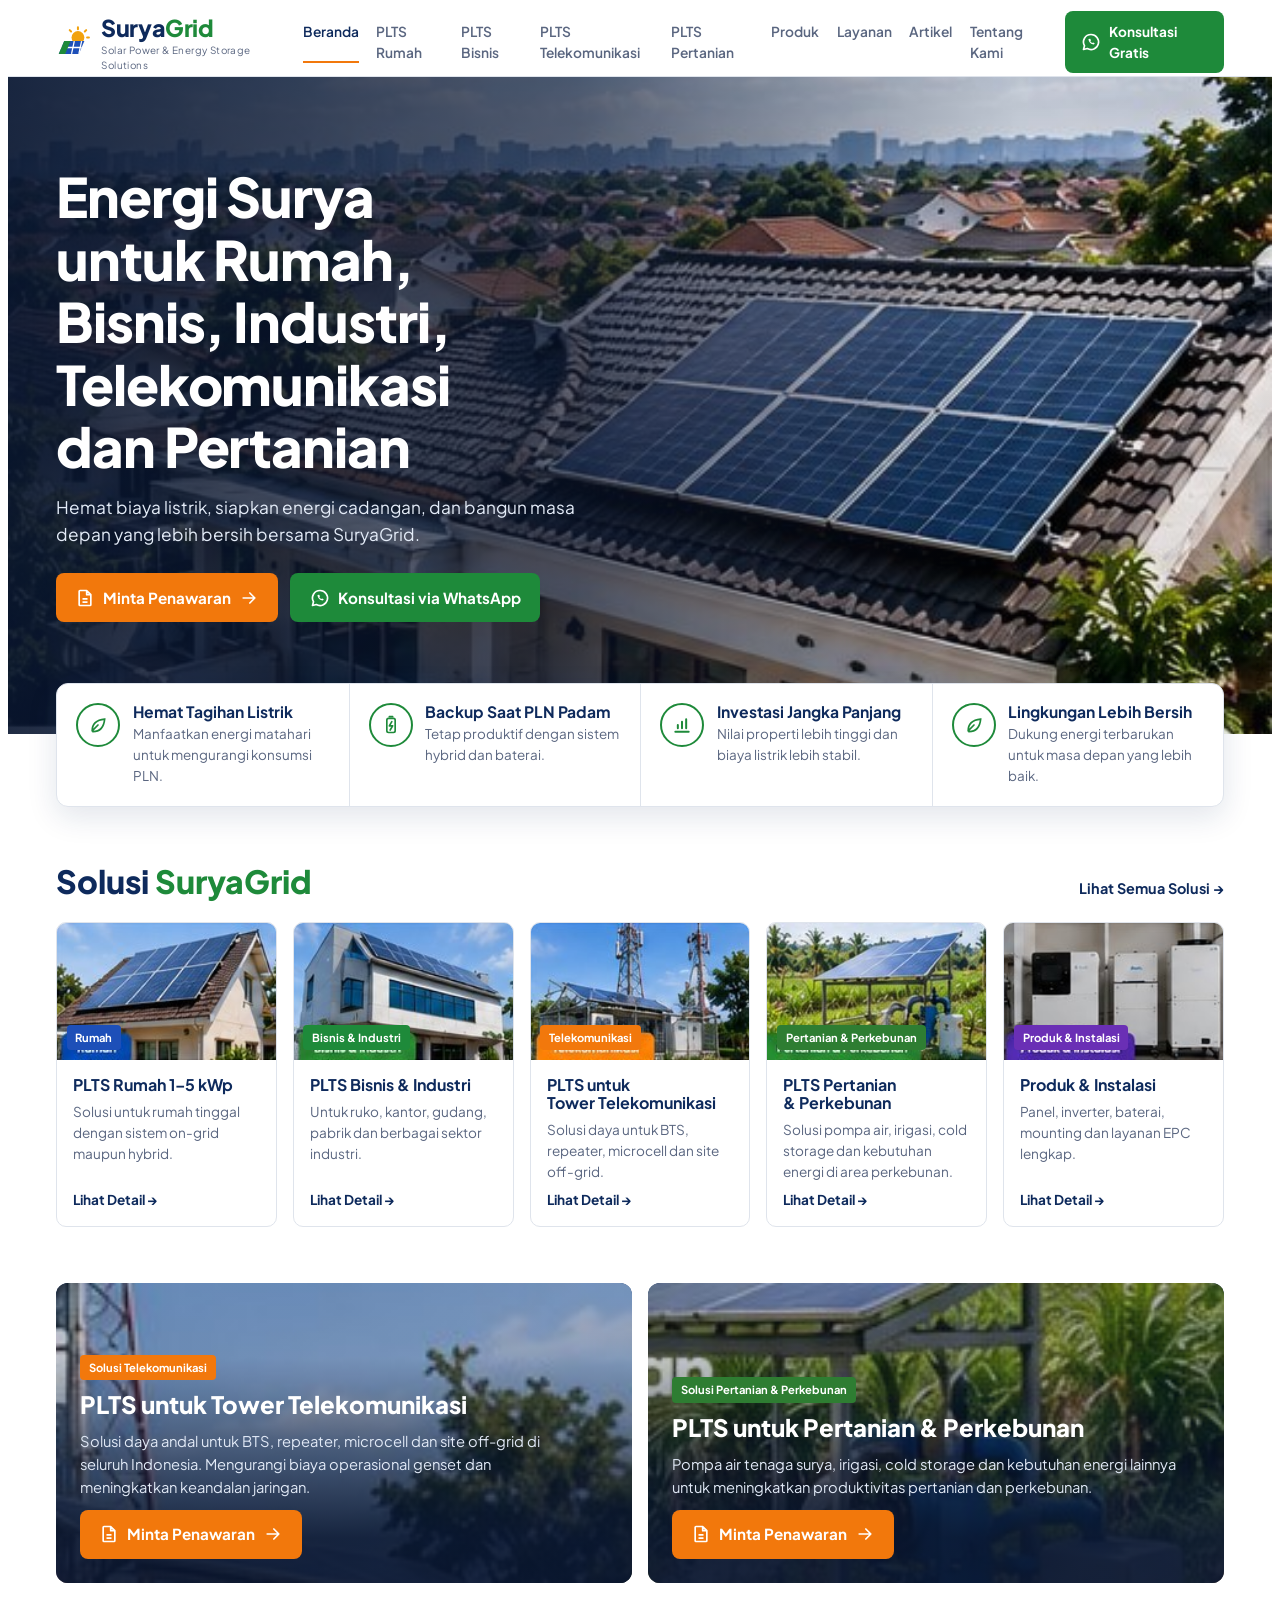
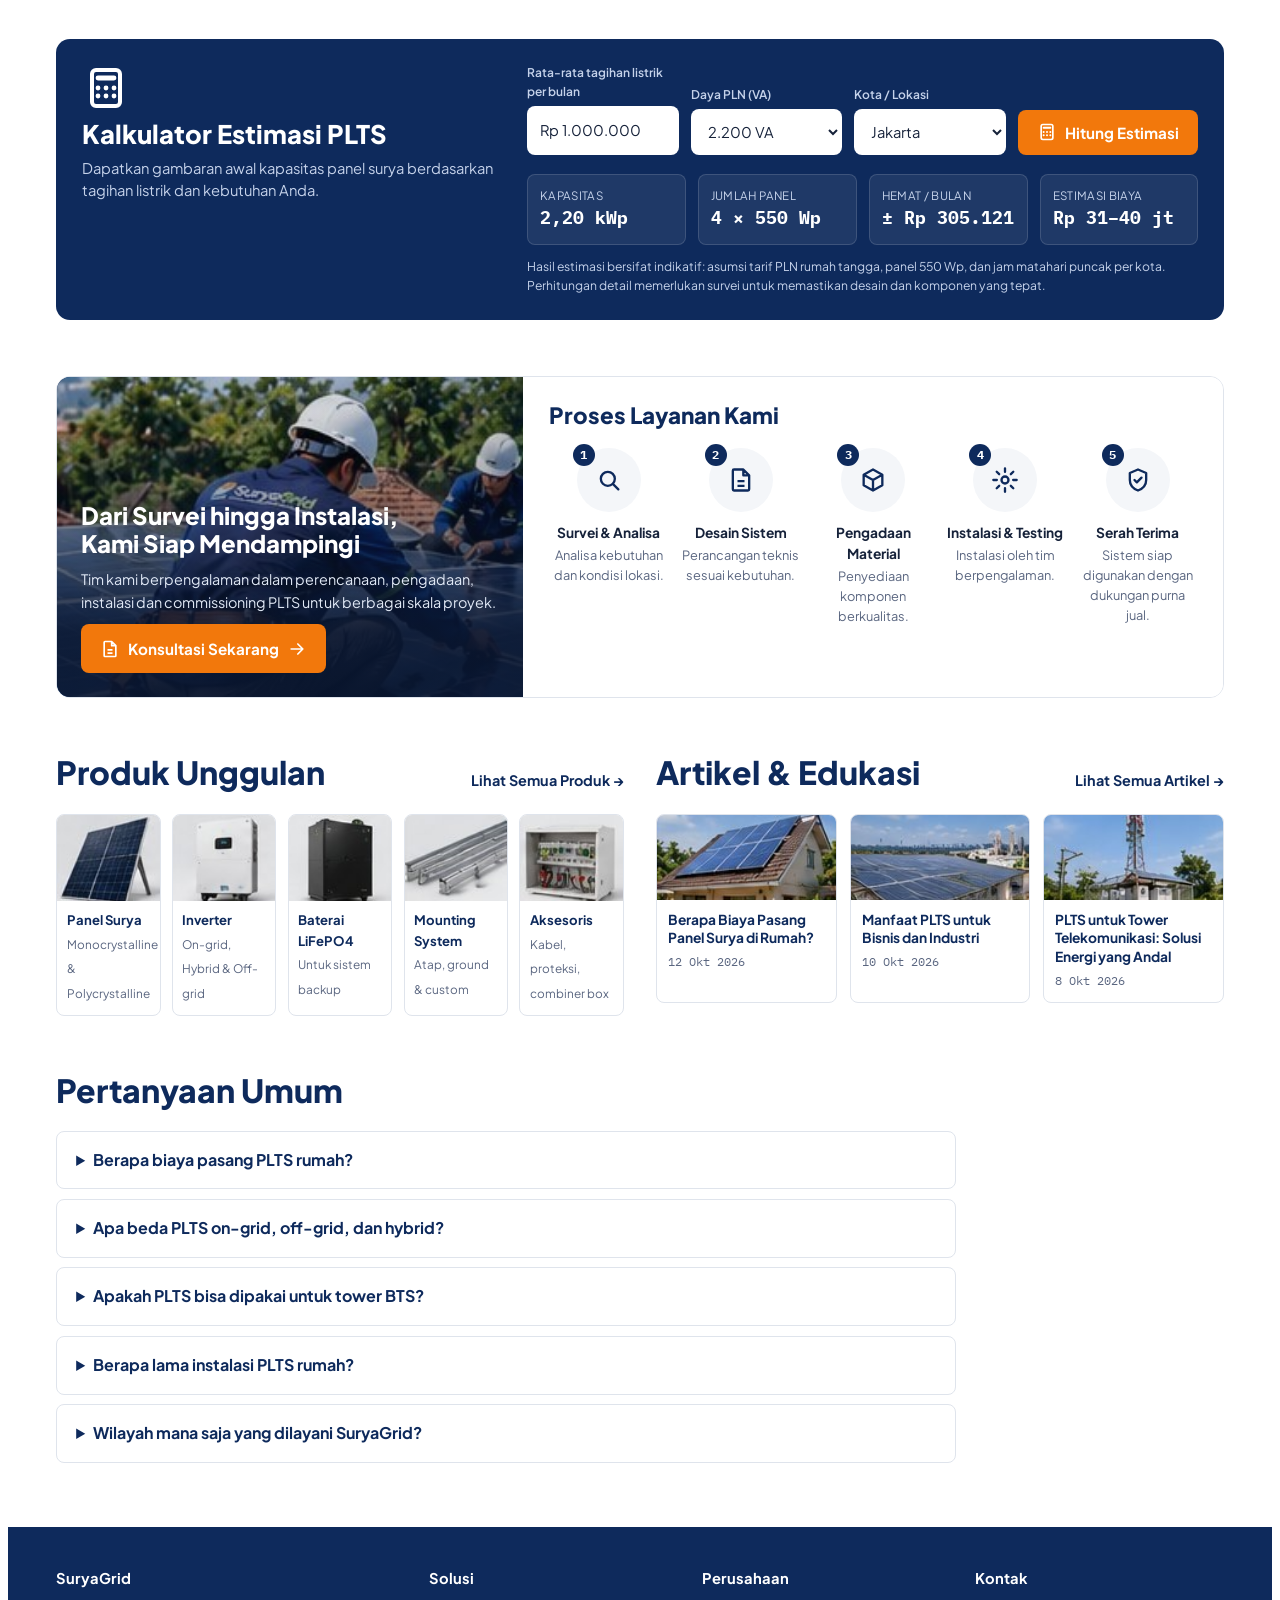
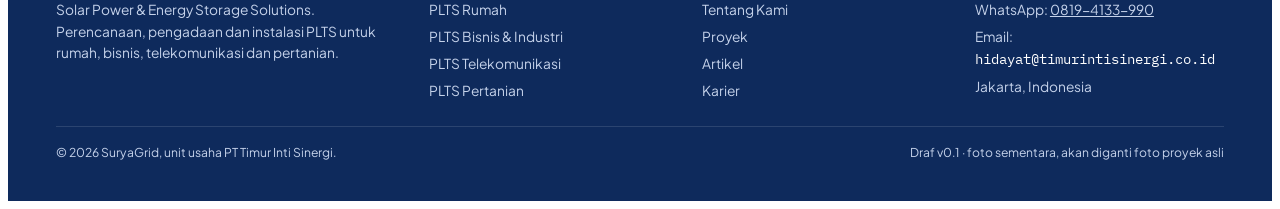
==== commit 0397016c: "Use suryagrid.timurintisinergi.co.id domain and TIS email Co-Authored-By: Claude Opus 5.5 <noreply@a" ====
--- a/index.html
+++ b/index.html
@@ -9,8 +9,8 @@
 <meta name="robots" content="index, follow, max-image-preview:large, max-snippet:-1">
 <meta name="theme-color" content="#0E2A5C">
 <meta name="author" content="SuryaGrid">
-<link rel="canonical" href="https://suryagrid.id/">
-<link rel="alternate" hreflang="id-ID" href="https://suryagrid.id/">
+<link rel="canonical" href="https://suryagrid.timurintisinergi.co.id/">
+<link rel="alternate" hreflang="id-ID" href="https://suryagrid.timurintisinergi.co.id/">
 <link rel="icon" href="assets/img/favicon.svg" type="image/svg+xml">
 <link rel="icon" href="assets/img/favicon-32.png" sizes="32x32" type="image/png">
 <link rel="apple-touch-icon" href="assets/img/apple-touch-icon.png">
@@ -20,19 +20,19 @@
 <meta property="og:site_name" content="SuryaGrid">
 <meta property="og:title" content="SuryaGrid | Solusi PLTS untuk Rumah, Bisnis, BTS dan Pertanian">
 <meta property="og:description" content="Pemasangan PLTS on-grid, hybrid dan off-grid di seluruh Indonesia. Hitung estimasi kapasitas dan penghematan Anda.">
-<meta property="og:url" content="https://suryagrid.id/">
-<meta property="og:image" content="https://suryagrid.id/assets/img/og-image.jpg">
+<meta property="og:url" content="https://suryagrid.timurintisinergi.co.id/">
+<meta property="og:image" content="https://suryagrid.timurintisinergi.co.id/assets/img/og-image.jpg">
 <meta property="og:image:width" content="1200"><meta property="og:image:height" content="630">
 <meta name="twitter:card" content="summary_large_image">
 <meta name="twitter:title" content="SuryaGrid | Solusi PLTS Indonesia">
 <meta name="twitter:description" content="Pemasangan PLTS on-grid, hybrid dan off-grid untuk rumah, bisnis, BTS dan pertanian.">
-<meta name="twitter:image" content="https://suryagrid.id/assets/img/og-image.jpg">
+<meta name="twitter:image" content="https://suryagrid.timurintisinergi.co.id/assets/img/og-image.jpg">
 <link rel="preconnect" href="https://fonts.googleapis.com"><link rel="preconnect" href="https://fonts.gstatic.com" crossorigin>
 <link rel="stylesheet" href="https://fonts.googleapis.com/css2?family=Plus+Jakarta+Sans:wght@400;500;600;700;800&family=IBM+Plex+Mono:wght@500&display=swap">
 <link rel="preload" as="image" href="assets/img/hero.jpg">
 <link rel="stylesheet" href="assets/css/style.css">
 <link rel="alternate" type="text/markdown" href="llms.txt" title="Ringkasan untuk AI">
-<script type="application/ld+json">[{"@context": "https://schema.org", "@type": "LocalBusiness", "@id": "https://suryagrid.id/#org", "name": "SuryaGrid", "alternateName": "SuryaGrid Solar Power & Energy Storage Solutions", "description": "Perencanaan, pengadaan, dan instalasi PLTS (pembangkit listrik tenaga surya) untuk rumah, bisnis, industri, tower telekomunikasi, dan pertanian di Indonesia.", "url": "https://suryagrid.id/", "logo": "https://suryagrid.id/assets/img/logo.svg", "image": "https://suryagrid.id/assets/img/og-image.jpg", "telephone": "+628194133990", "email": "halo@suryagrid.id", "address": {"@type": "PostalAddress", "addressLocality": "Jakarta", "addressCountry": "ID"}, "areaServed": {"@type": "Country", "name": "Indonesia"}, "priceRange": "Rp14jt–Rp18jt per kWp", "knowsAbout": ["PLTS atap", "panel surya", "PLTS on-grid", "PLTS hybrid", "PLTS off-grid", "baterai LiFePO4", "PLTS untuk BTS", "pompa air tenaga surya", "EPC tenaga surya"], "contactPoint": {"@type": "ContactPoint", "telephone": "+628194133990", "contactType": "sales", "availableLanguage": ["id", "en"]}, "hasOfferCatalog": {"@type": "OfferCatalog", "name": "Solusi PLTS", "itemListElement": [{"@type": "Offer", "itemOffered": {"@type": "Service", "name": "PLTS Rumah 1–5 kWp", "serviceType": "Instalasi PLTS", "areaServed": "Indonesia"}}, {"@type": "Offer", "itemOffered": {"@type": "Service", "name": "PLTS Bisnis & Industri", "serviceType": "Instalasi PLTS", "areaServed": "Indonesia"}}, {"@type": "Offer", "itemOffered": {"@type": "Service", "name": "PLTS untuk Tower Telekomunikasi", "serviceType": "Instalasi PLTS", "areaServed": "Indonesia"}}, {"@type": "Offer", "itemOffered": {"@type": "Service", "name": "PLTS Pertanian & Perkebunan", "serviceType": "Instalasi PLTS", "areaServed": "Indonesia"}}, {"@type": "Offer", "itemOffered": {"@type": "Service", "name": "Produk & Instalasi EPC", "serviceType": "Instalasi PLTS", "areaServed": "Indonesia"}}]}}, {"@context": "https://schema.org", "@type": "WebSite", "@id": "https://suryagrid.id/#website", "url": "https://suryagrid.id/", "name": "SuryaGrid", "inLanguage": "id-ID", "publisher": {"@id": "https://suryagrid.id/#org"}}, {"@context": "https://schema.org", "@type": "FAQPage", "mainEntity": [{"@type": "Question", "name": "Berapa biaya pasang PLTS rumah?", "acceptedAnswer": {"@type": "Answer", "text": "Sebagai gambaran awal, biaya PLTS atap on-grid berkisar Rp 14–18 juta per kWp, tergantung merek panel, inverter, jenis atap, dan lokasi. Sistem hybrid dengan baterai lebih mahal. Harga pasti diberikan setelah survei."}}, {"@type": "Question", "name": "Apa beda PLTS on-grid, off-grid, dan hybrid?", "acceptedAnswer": {"@type": "Answer", "text": "On-grid terhubung ke PLN tanpa baterai dan paling hemat biaya. Off-grid berdiri sendiri dengan baterai, cocok untuk lokasi tanpa listrik PLN seperti site BTS terpencil atau kebun. Hybrid menggabungkan keduanya sehingga tetap menyala saat PLN padam."}}, {"@type": "Question", "name": "Apakah PLTS bisa dipakai untuk tower BTS?", "acceptedAnswer": {"@type": "Answer", "text": "Bisa. SuryaGrid merancang sistem PLTS hybrid dan off-grid untuk BTS, repeater, dan microcell untuk mengurangi pemakaian genset dan biaya BBM serta meningkatkan uptime site."}}, {"@type": "Question", "name": "Berapa lama instalasi PLTS rumah?", "acceptedAnswer": {"@type": "Answer", "text": "Instalasi PLTS rumah 1–5 kWp umumnya selesai 1–3 hari kerja setelah material tiba. Proses lengkap dari survei hingga serah terima biasanya 2–4 minggu."}}, {"@type": "Question", "name": "Wilayah mana saja yang dilayani SuryaGrid?", "acceptedAnswer": {"@type": "Answer", "text": "SuryaGrid melayani proyek di seluruh Indonesia, termasuk Jabodetabek, Jawa, Sulawesi, Bali, dan Nusa Tenggara, untuk sektor rumah, bisnis, telekomunikasi, dan pertanian."}}]}]</script>
+<script type="application/ld+json">[{"@context": "https://schema.org", "@type": "LocalBusiness", "@id": "https://suryagrid.timurintisinergi.co.id/#org", "name": "SuryaGrid", "alternateName": "SuryaGrid Solar Power & Energy Storage Solutions", "description": "Perencanaan, pengadaan, dan instalasi PLTS (pembangkit listrik tenaga surya) untuk rumah, bisnis, industri, tower telekomunikasi, dan pertanian di Indonesia.", "url": "https://suryagrid.timurintisinergi.co.id/", "logo": "https://suryagrid.timurintisinergi.co.id/assets/img/logo.svg", "image": "https://suryagrid.timurintisinergi.co.id/assets/img/og-image.jpg", "telephone": "+628194133990", "email": "hidayat@timurintisinergi.co.id", "address": {"@type": "PostalAddress", "addressLocality": "Jakarta", "addressCountry": "ID"}, "areaServed": {"@type": "Country", "name": "Indonesia"}, "priceRange": "Rp14jt–Rp18jt per kWp", "knowsAbout": ["PLTS atap", "panel surya", "PLTS on-grid", "PLTS hybrid", "PLTS off-grid", "baterai LiFePO4", "PLTS untuk BTS", "pompa air tenaga surya", "EPC tenaga surya"], "contactPoint": {"@type": "ContactPoint", "telephone": "+628194133990", "contactType": "sales", "availableLanguage": ["id", "en"]}, "hasOfferCatalog": {"@type": "OfferCatalog", "name": "Solusi PLTS", "itemListElement": [{"@type": "Offer", "itemOffered": {"@type": "Service", "name": "PLTS Rumah 1–5 kWp", "serviceType": "Instalasi PLTS", "areaServed": "Indonesia"}}, {"@type": "Offer", "itemOffered": {"@type": "Service", "name": "PLTS Bisnis & Industri", "serviceType": "Instalasi PLTS", "areaServed": "Indonesia"}}, {"@type": "Offer", "itemOffered": {"@type": "Service", "name": "PLTS untuk Tower Telekomunikasi", "serviceType": "Instalasi PLTS", "areaServed": "Indonesia"}}, {"@type": "Offer", "itemOffered": {"@type": "Service", "name": "PLTS Pertanian & Perkebunan", "serviceType": "Instalasi PLTS", "areaServed": "Indonesia"}}, {"@type": "Offer", "itemOffered": {"@type": "Service", "name": "Produk & Instalasi EPC", "serviceType": "Instalasi PLTS", "areaServed": "Indonesia"}}]}}, {"@context": "https://schema.org", "@type": "WebSite", "@id": "https://suryagrid.timurintisinergi.co.id/#website", "url": "https://suryagrid.timurintisinergi.co.id/", "name": "SuryaGrid", "inLanguage": "id-ID", "publisher": {"@id": "https://suryagrid.timurintisinergi.co.id/#org"}}, {"@context": "https://schema.org", "@type": "FAQPage", "mainEntity": [{"@type": "Question", "name": "Berapa biaya pasang PLTS rumah?", "acceptedAnswer": {"@type": "Answer", "text": "Sebagai gambaran awal, biaya PLTS atap on-grid berkisar Rp 14–18 juta per kWp, tergantung merek panel, inverter, jenis atap, dan lokasi. Sistem hybrid dengan baterai lebih mahal. Harga pasti diberikan setelah survei."}}, {"@type": "Question", "name": "Apa beda PLTS on-grid, off-grid, dan hybrid?", "acceptedAnswer": {"@type": "Answer", "text": "On-grid terhubung ke PLN tanpa baterai dan paling hemat biaya. Off-grid berdiri sendiri dengan baterai, cocok untuk lokasi tanpa listrik PLN seperti site BTS terpencil atau kebun. Hybrid menggabungkan keduanya sehingga tetap menyala saat PLN padam."}}, {"@type": "Question", "name": "Apakah PLTS bisa dipakai untuk tower BTS?", "acceptedAnswer": {"@type": "Answer", "text": "Bisa. SuryaGrid merancang sistem PLTS hybrid dan off-grid untuk BTS, repeater, dan microcell untuk mengurangi pemakaian genset dan biaya BBM serta meningkatkan uptime site."}}, {"@type": "Question", "name": "Berapa lama instalasi PLTS rumah?", "acceptedAnswer": {"@type": "Answer", "text": "Instalasi PLTS rumah 1–5 kWp umumnya selesai 1–3 hari kerja setelah material tiba. Proses lengkap dari survei hingga serah terima biasanya 2–4 minggu."}}, {"@type": "Question", "name": "Wilayah mana saja yang dilayani SuryaGrid?", "acceptedAnswer": {"@type": "Answer", "text": "SuryaGrid melayani proyek di seluruh Indonesia, termasuk Jabodetabek, Jawa, Sulawesi, Bali, dan Nusa Tenggara, untuk sektor rumah, bisnis, telekomunikasi, dan pertanian."}}]}]</script>
 </head>
 <body>
 <svg width="0" height="0" style="position:absolute" aria-hidden="true">
@@ -192,8 +192,8 @@
   <div><h4>SuryaGrid</h4><p style="margin:0">Solar Power &amp; Energy Storage Solutions. Perencanaan, pengadaan dan instalasi PLTS untuk rumah, bisnis, telekomunikasi dan pertanian.</p></div>
   <div><h4>Solusi</h4><ul><li>PLTS Rumah</li><li>PLTS Bisnis &amp; Industri</li><li>PLTS Telekomunikasi</li><li>PLTS Pertanian</li></ul></div>
   <div><h4>Perusahaan</h4><ul><li>Tentang Kami</li><li>Proyek</li><li>Artikel</li><li>Karier</li></ul></div>
-  <div><h4>Kontak</h4><ul><li>WhatsApp: <a href="https://wa.me/628194133990?text=Halo%20SuryaGrid%2C%20saya%20ingin%20konsultasi%20PLTS" target="_blank" rel="noopener">0819-4133-990</a></li><li>Email: <span class="selectable">halo@suryagrid.id</span></li><li>Jakarta, Indonesia</li></ul></div>
-  <div class="copy"><span>© 2026 SuryaGrid. Hak cipta dilindungi.</span><span>Draf v0.1 · foto sementara, akan diganti foto proyek asli</span></div>
+  <div><h4>Kontak</h4><ul><li>WhatsApp: <a href="https://wa.me/628194133990?text=Halo%20SuryaGrid%2C%20saya%20ingin%20konsultasi%20PLTS" target="_blank" rel="noopener">0819-4133-990</a></li><li>Email: <span class="selectable">hidayat@timurintisinergi.co.id</span></li><li>Jakarta, Indonesia</li></ul></div>
+  <div class="copy"><span>© 2026 SuryaGrid, unit usaha PT Timur Inti Sinergi.</span><span>Draf v0.1 · foto sementara, akan diganti foto proyek asli</span></div>
  </div>
 </footer>
 
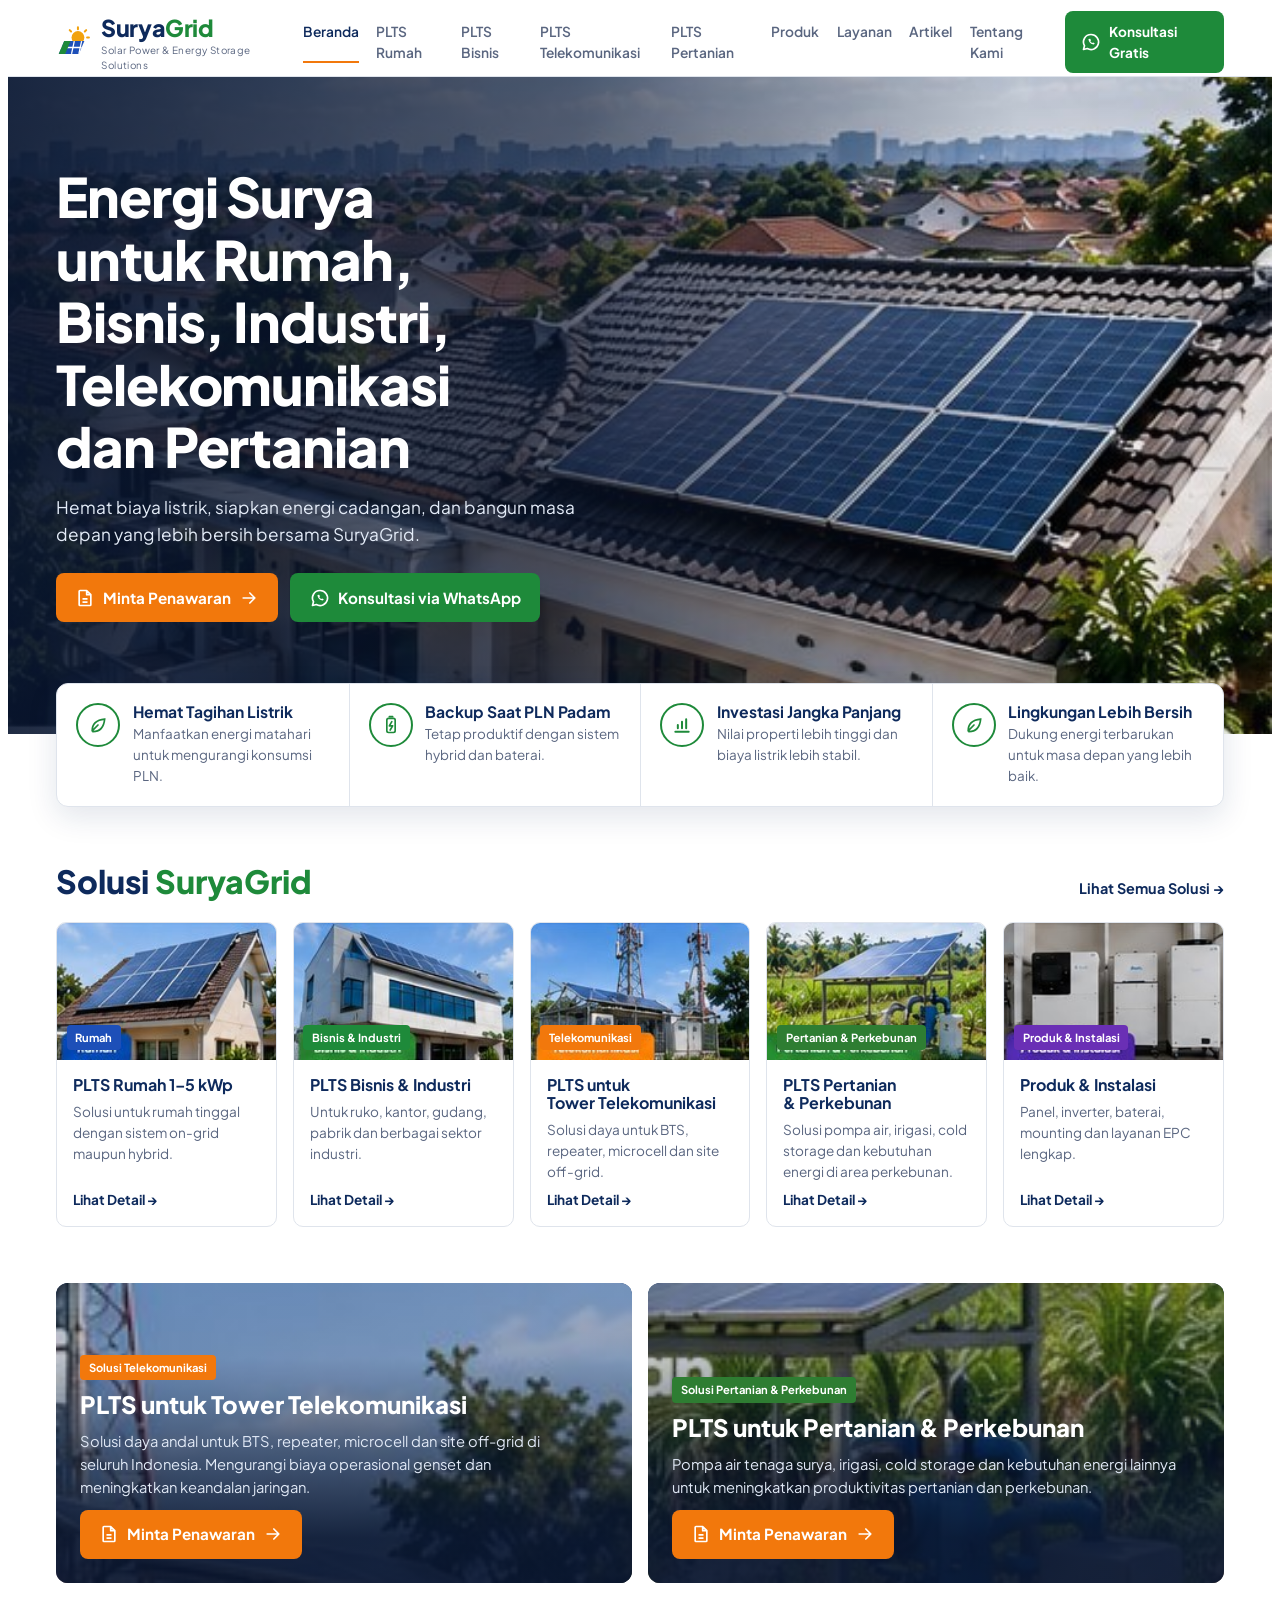
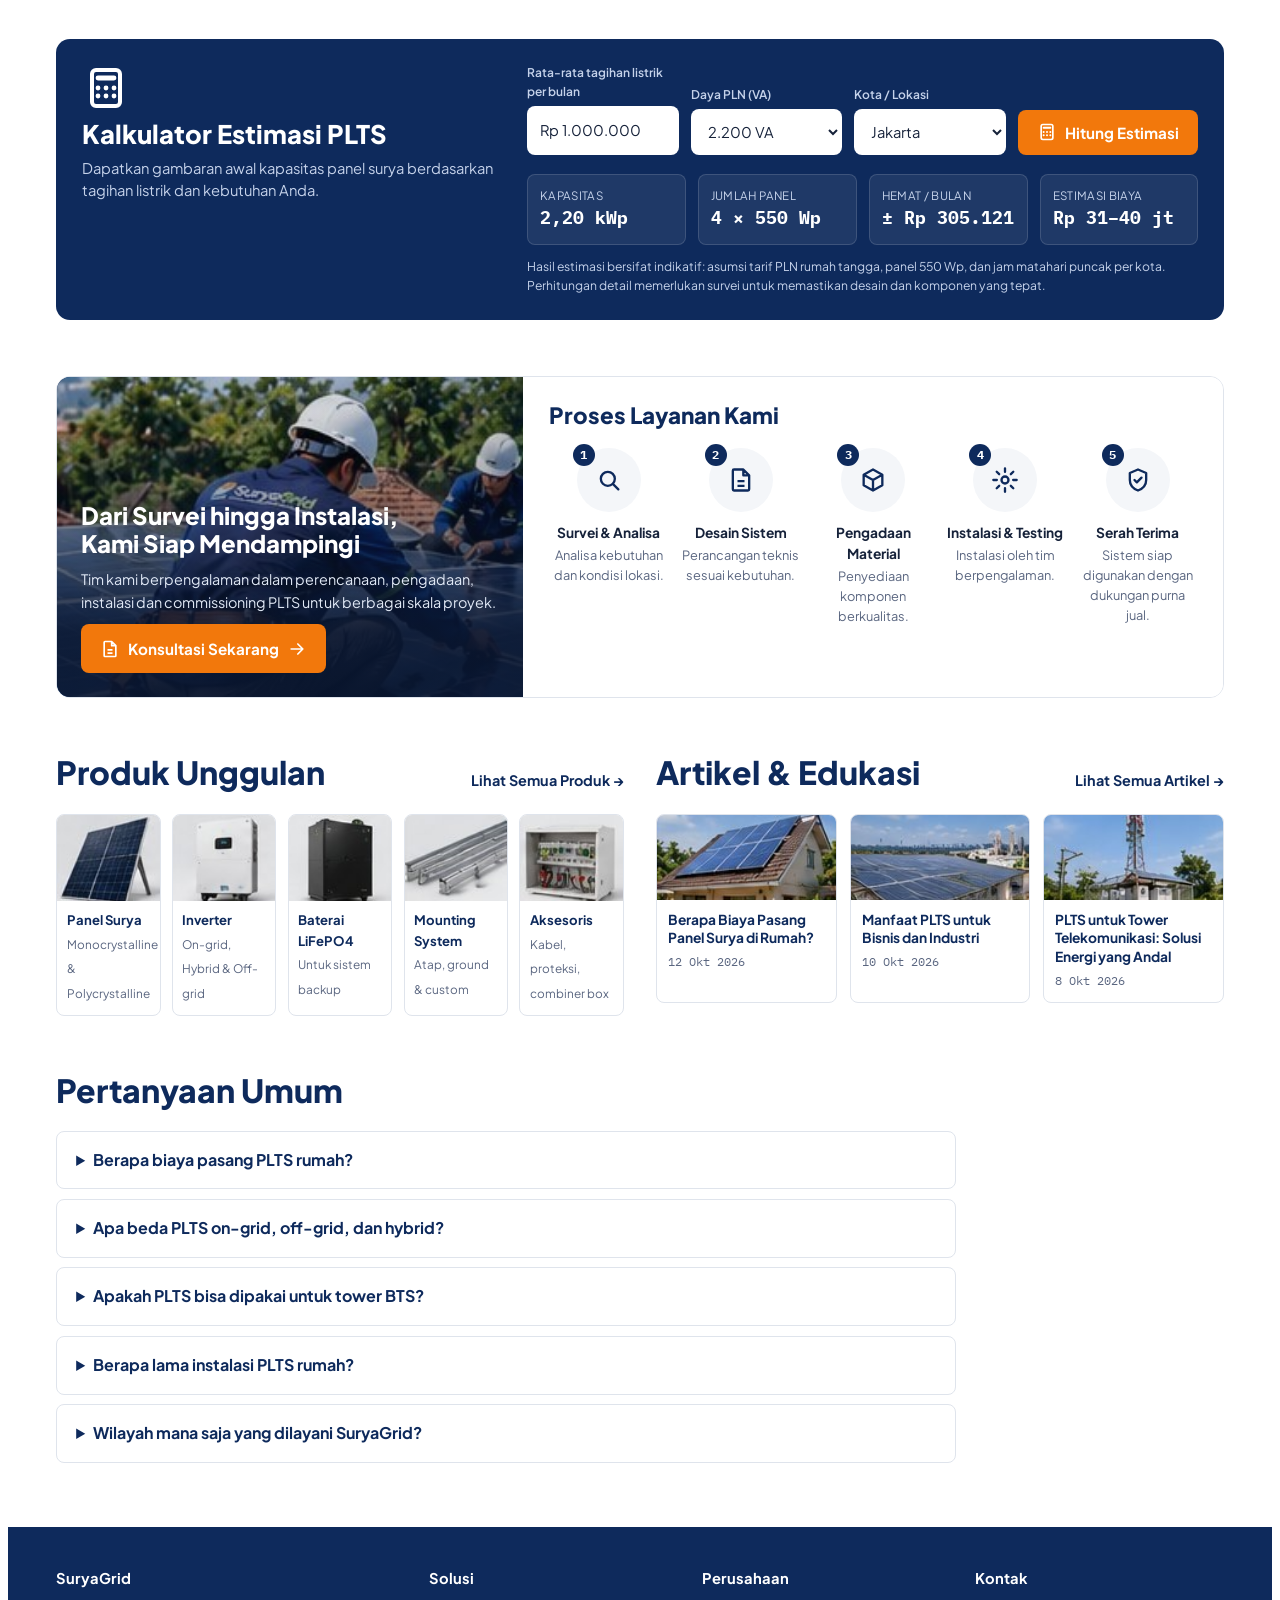
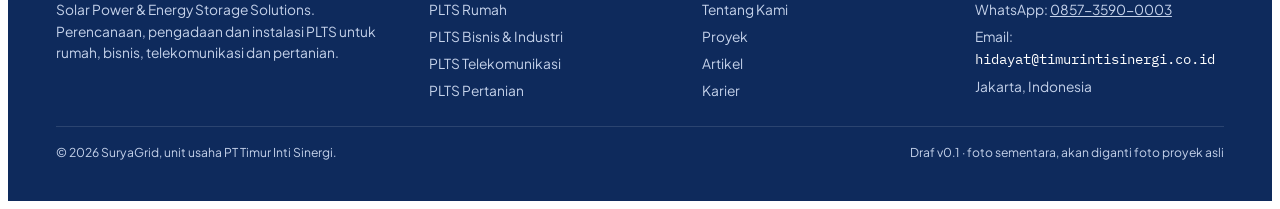
==== commit d84af87a: "WA: nomor kontak jadi 0857 3590 0003 (satu nomor sales DAYA) Keputusan pemilik 21 Nov 2026: semua br" ====
--- a/index.html
+++ b/index.html
@@ -2,6 +2,7 @@
 <html lang="id">
 <head>
 <meta charset="utf-8">
+<meta name="google-site-verification" content="E_pdNU10QwkbhiEr0Ld-H8vsh2s66ACZ548VuW0K4sk" />
 <meta name="viewport" content="width=device-width, initial-scale=1, viewport-fit=cover">
 <title>SuryaGrid | Pasang PLTS &amp; Panel Surya Rumah, Bisnis, BTS dan Pertanian</title>
 <meta name="description" content="SuryaGrid melayani pemasangan PLTS dan panel surya on-grid, hybrid, dan off-grid untuk rumah, bisnis, industri, tower telekomunikasi, dan pertanian di seluruh Indonesia. Konsultasi dan estimasi gratis.">
@@ -32,7 +33,7 @@
 <link rel="preload" as="image" href="assets/img/hero.jpg">
 <link rel="stylesheet" href="assets/css/style.css">
 <link rel="alternate" type="text/markdown" href="llms.txt" title="Ringkasan untuk AI">
-<script type="application/ld+json">[{"@context": "https://schema.org", "@type": "LocalBusiness", "@id": "https://suryagrid.timurintisinergi.co.id/#org", "name": "SuryaGrid", "alternateName": "SuryaGrid Solar Power & Energy Storage Solutions", "description": "Perencanaan, pengadaan, dan instalasi PLTS (pembangkit listrik tenaga surya) untuk rumah, bisnis, industri, tower telekomunikasi, dan pertanian di Indonesia.", "url": "https://suryagrid.timurintisinergi.co.id/", "logo": "https://suryagrid.timurintisinergi.co.id/assets/img/logo.svg", "image": "https://suryagrid.timurintisinergi.co.id/assets/img/og-image.jpg", "telephone": "+628194133990", "email": "hidayat@timurintisinergi.co.id", "address": {"@type": "PostalAddress", "addressLocality": "Jakarta", "addressCountry": "ID"}, "areaServed": {"@type": "Country", "name": "Indonesia"}, "priceRange": "Rp14jt–Rp18jt per kWp", "knowsAbout": ["PLTS atap", "panel surya", "PLTS on-grid", "PLTS hybrid", "PLTS off-grid", "baterai LiFePO4", "PLTS untuk BTS", "pompa air tenaga surya", "EPC tenaga surya"], "contactPoint": {"@type": "ContactPoint", "telephone": "+628194133990", "contactType": "sales", "availableLanguage": ["id", "en"]}, "hasOfferCatalog": {"@type": "OfferCatalog", "name": "Solusi PLTS", "itemListElement": [{"@type": "Offer", "itemOffered": {"@type": "Service", "name": "PLTS Rumah 1–5 kWp", "serviceType": "Instalasi PLTS", "areaServed": "Indonesia"}}, {"@type": "Offer", "itemOffered": {"@type": "Service", "name": "PLTS Bisnis & Industri", "serviceType": "Instalasi PLTS", "areaServed": "Indonesia"}}, {"@type": "Offer", "itemOffered": {"@type": "Service", "name": "PLTS untuk Tower Telekomunikasi", "serviceType": "Instalasi PLTS", "areaServed": "Indonesia"}}, {"@type": "Offer", "itemOffered": {"@type": "Service", "name": "PLTS Pertanian & Perkebunan", "serviceType": "Instalasi PLTS", "areaServed": "Indonesia"}}, {"@type": "Offer", "itemOffered": {"@type": "Service", "name": "Produk & Instalasi EPC", "serviceType": "Instalasi PLTS", "areaServed": "Indonesia"}}]}}, {"@context": "https://schema.org", "@type": "WebSite", "@id": "https://suryagrid.timurintisinergi.co.id/#website", "url": "https://suryagrid.timurintisinergi.co.id/", "name": "SuryaGrid", "inLanguage": "id-ID", "publisher": {"@id": "https://suryagrid.timurintisinergi.co.id/#org"}}, {"@context": "https://schema.org", "@type": "FAQPage", "mainEntity": [{"@type": "Question", "name": "Berapa biaya pasang PLTS rumah?", "acceptedAnswer": {"@type": "Answer", "text": "Sebagai gambaran awal, biaya PLTS atap on-grid berkisar Rp 14–18 juta per kWp, tergantung merek panel, inverter, jenis atap, dan lokasi. Sistem hybrid dengan baterai lebih mahal. Harga pasti diberikan setelah survei."}}, {"@type": "Question", "name": "Apa beda PLTS on-grid, off-grid, dan hybrid?", "acceptedAnswer": {"@type": "Answer", "text": "On-grid terhubung ke PLN tanpa baterai dan paling hemat biaya. Off-grid berdiri sendiri dengan baterai, cocok untuk lokasi tanpa listrik PLN seperti site BTS terpencil atau kebun. Hybrid menggabungkan keduanya sehingga tetap menyala saat PLN padam."}}, {"@type": "Question", "name": "Apakah PLTS bisa dipakai untuk tower BTS?", "acceptedAnswer": {"@type": "Answer", "text": "Bisa. SuryaGrid merancang sistem PLTS hybrid dan off-grid untuk BTS, repeater, dan microcell untuk mengurangi pemakaian genset dan biaya BBM serta meningkatkan uptime site."}}, {"@type": "Question", "name": "Berapa lama instalasi PLTS rumah?", "acceptedAnswer": {"@type": "Answer", "text": "Instalasi PLTS rumah 1–5 kWp umumnya selesai 1–3 hari kerja setelah material tiba. Proses lengkap dari survei hingga serah terima biasanya 2–4 minggu."}}, {"@type": "Question", "name": "Wilayah mana saja yang dilayani SuryaGrid?", "acceptedAnswer": {"@type": "Answer", "text": "SuryaGrid melayani proyek di seluruh Indonesia, termasuk Jabodetabek, Jawa, Sulawesi, Bali, dan Nusa Tenggara, untuk sektor rumah, bisnis, telekomunikasi, dan pertanian."}}]}]</script>
+<script type="application/ld+json">[{"@context": "https://schema.org", "@type": "LocalBusiness", "@id": "https://suryagrid.timurintisinergi.co.id/#org", "name": "SuryaGrid", "alternateName": "SuryaGrid Solar Power & Energy Storage Solutions", "description": "Perencanaan, pengadaan, dan instalasi PLTS (pembangkit listrik tenaga surya) untuk rumah, bisnis, industri, tower telekomunikasi, dan pertanian di Indonesia.", "url": "https://suryagrid.timurintisinergi.co.id/", "logo": "https://suryagrid.timurintisinergi.co.id/assets/img/logo.svg", "image": "https://suryagrid.timurintisinergi.co.id/assets/img/og-image.jpg", "telephone": "+6285735900003", "email": "hidayat@timurintisinergi.co.id", "address": {"@type": "PostalAddress", "addressLocality": "Jakarta", "addressCountry": "ID"}, "areaServed": {"@type": "Country", "name": "Indonesia"}, "priceRange": "Rp14jt–Rp18jt per kWp", "knowsAbout": ["PLTS atap", "panel surya", "PLTS on-grid", "PLTS hybrid", "PLTS off-grid", "baterai LiFePO4", "PLTS untuk BTS", "pompa air tenaga surya", "EPC tenaga surya"], "contactPoint": {"@type": "ContactPoint", "telephone": "+6285735900003", "contactType": "sales", "availableLanguage": ["id", "en"]}, "hasOfferCatalog": {"@type": "OfferCatalog", "name": "Solusi PLTS", "itemListElement": [{"@type": "Offer", "itemOffered": {"@type": "Service", "name": "PLTS Rumah 1–5 kWp", "serviceType": "Instalasi PLTS", "areaServed": "Indonesia"}}, {"@type": "Offer", "itemOffered": {"@type": "Service", "name": "PLTS Bisnis & Industri", "serviceType": "Instalasi PLTS", "areaServed": "Indonesia"}}, {"@type": "Offer", "itemOffered": {"@type": "Service", "name": "PLTS untuk Tower Telekomunikasi", "serviceType": "Instalasi PLTS", "areaServed": "Indonesia"}}, {"@type": "Offer", "itemOffered": {"@type": "Service", "name": "PLTS Pertanian & Perkebunan", "serviceType": "Instalasi PLTS", "areaServed": "Indonesia"}}, {"@type": "Offer", "itemOffered": {"@type": "Service", "name": "Produk & Instalasi EPC", "serviceType": "Instalasi PLTS", "areaServed": "Indonesia"}}]}}, {"@context": "https://schema.org", "@type": "WebSite", "@id": "https://suryagrid.timurintisinergi.co.id/#website", "url": "https://suryagrid.timurintisinergi.co.id/", "name": "SuryaGrid", "inLanguage": "id-ID", "publisher": {"@id": "https://suryagrid.timurintisinergi.co.id/#org"}}, {"@context": "https://schema.org", "@type": "FAQPage", "mainEntity": [{"@type": "Question", "name": "Berapa biaya pasang PLTS rumah?", "acceptedAnswer": {"@type": "Answer", "text": "Sebagai gambaran awal, biaya PLTS atap on-grid berkisar Rp 14–18 juta per kWp, tergantung merek panel, inverter, jenis atap, dan lokasi. Sistem hybrid dengan baterai lebih mahal. Harga pasti diberikan setelah survei."}}, {"@type": "Question", "name": "Apa beda PLTS on-grid, off-grid, dan hybrid?", "acceptedAnswer": {"@type": "Answer", "text": "On-grid terhubung ke PLN tanpa baterai dan paling hemat biaya. Off-grid berdiri sendiri dengan baterai, cocok untuk lokasi tanpa listrik PLN seperti site BTS terpencil atau kebun. Hybrid menggabungkan keduanya sehingga tetap menyala saat PLN padam."}}, {"@type": "Question", "name": "Apakah PLTS bisa dipakai untuk tower BTS?", "acceptedAnswer": {"@type": "Answer", "text": "Bisa. SuryaGrid merancang sistem PLTS hybrid dan off-grid untuk BTS, repeater, dan microcell untuk mengurangi pemakaian genset dan biaya BBM serta meningkatkan uptime site."}}, {"@type": "Question", "name": "Berapa lama instalasi PLTS rumah?", "acceptedAnswer": {"@type": "Answer", "text": "Instalasi PLTS rumah 1–5 kWp umumnya selesai 1–3 hari kerja setelah material tiba. Proses lengkap dari survei hingga serah terima biasanya 2–4 minggu."}}, {"@type": "Question", "name": "Wilayah mana saja yang dilayani SuryaGrid?", "acceptedAnswer": {"@type": "Answer", "text": "SuryaGrid melayani proyek di seluruh Indonesia, termasuk Jabodetabek, Jawa, Sulawesi, Bali, dan Nusa Tenggara, untuk sektor rumah, bisnis, telekomunikasi, dan pertanian."}}]}]</script>
 </head>
 <body>
 <svg width="0" height="0" style="position:absolute" aria-hidden="true">
@@ -61,7 +62,7 @@
    <a class="on" href="#beranda">Beranda</a><a href="#solusi">PLTS Rumah</a><a href="#solusi">PLTS Bisnis</a><a href="#segmen">PLTS Telekomunikasi</a><a href="#segmen">PLTS Pertanian</a><a href="#produk">Produk</a><a href="#proses">Layanan</a><a href="#artikel">Artikel</a><a href="#kontak">Tentang Kami</a>
   </nav>
   <button class="burger" id="burger" aria-label="Buka menu" aria-expanded="false"><svg class="i"><use href="#menu"/></svg></button>
-  <a class="btn btn-g" href="https://wa.me/628194133990?text=Halo%20SuryaGrid%2C%20saya%20ingin%20konsultasi%20PLTS" target="_blank" rel="noopener"><svg class="i"><use href="#wa"/></svg><span>Konsultasi Gratis</span></a>
+  <a class="btn btn-g" href="https://wa.me/6285735900003?text=Halo%20SuryaGrid%2C%20saya%20ingin%20konsultasi%20PLTS" target="_blank" rel="noopener"><svg class="i"><use href="#wa"/></svg><span>Konsultasi Gratis</span></a>
  </div>
 </header>
 
@@ -73,7 +74,7 @@
    <p>Hemat biaya listrik, siapkan energi cadangan, dan bangun masa depan yang lebih bersih bersama SuryaGrid.</p>
    <div class="cta">
     <a class="btn btn-o" href="#kalkulator"><svg class="i"><use href="#doc"/></svg>Minta Penawaran<svg class="i"><use href="#arr"/></svg></a>
-    <a class="btn btn-g" href="https://wa.me/628194133990?text=Halo%20SuryaGrid%2C%20saya%20ingin%20konsultasi%20PLTS" target="_blank" rel="noopener"><svg class="i"><use href="#wa"/></svg>Konsultasi via WhatsApp</a>
+    <a class="btn btn-g" href="https://wa.me/6285735900003?text=Halo%20SuryaGrid%2C%20saya%20ingin%20konsultasi%20PLTS" target="_blank" rel="noopener"><svg class="i"><use href="#wa"/></svg>Konsultasi via WhatsApp</a>
    </div>
   </div>
  </div>
@@ -192,7 +193,7 @@
   <div><h4>SuryaGrid</h4><p style="margin:0">Solar Power &amp; Energy Storage Solutions. Perencanaan, pengadaan dan instalasi PLTS untuk rumah, bisnis, telekomunikasi dan pertanian.</p></div>
   <div><h4>Solusi</h4><ul><li>PLTS Rumah</li><li>PLTS Bisnis &amp; Industri</li><li>PLTS Telekomunikasi</li><li>PLTS Pertanian</li></ul></div>
   <div><h4>Perusahaan</h4><ul><li>Tentang Kami</li><li>Proyek</li><li>Artikel</li><li>Karier</li></ul></div>
-  <div><h4>Kontak</h4><ul><li>WhatsApp: <a href="https://wa.me/628194133990?text=Halo%20SuryaGrid%2C%20saya%20ingin%20konsultasi%20PLTS" target="_blank" rel="noopener">0819-4133-990</a></li><li>Email: <span class="selectable">hidayat@timurintisinergi.co.id</span></li><li>Jakarta, Indonesia</li></ul></div>
+  <div><h4>Kontak</h4><ul><li>WhatsApp: <a href="https://wa.me/6285735900003?text=Halo%20SuryaGrid%2C%20saya%20ingin%20konsultasi%20PLTS" target="_blank" rel="noopener">0857-3590-0003</a></li><li>Email: <span class="selectable">hidayat@timurintisinergi.co.id</span></li><li>Jakarta, Indonesia</li></ul></div>
   <div class="copy"><span>© 2026 SuryaGrid, unit usaha PT Timur Inti Sinergi.</span><span>Draf v0.1 · foto sementara, akan diganti foto proyek asli</span></div>
  </div>
 </footer>
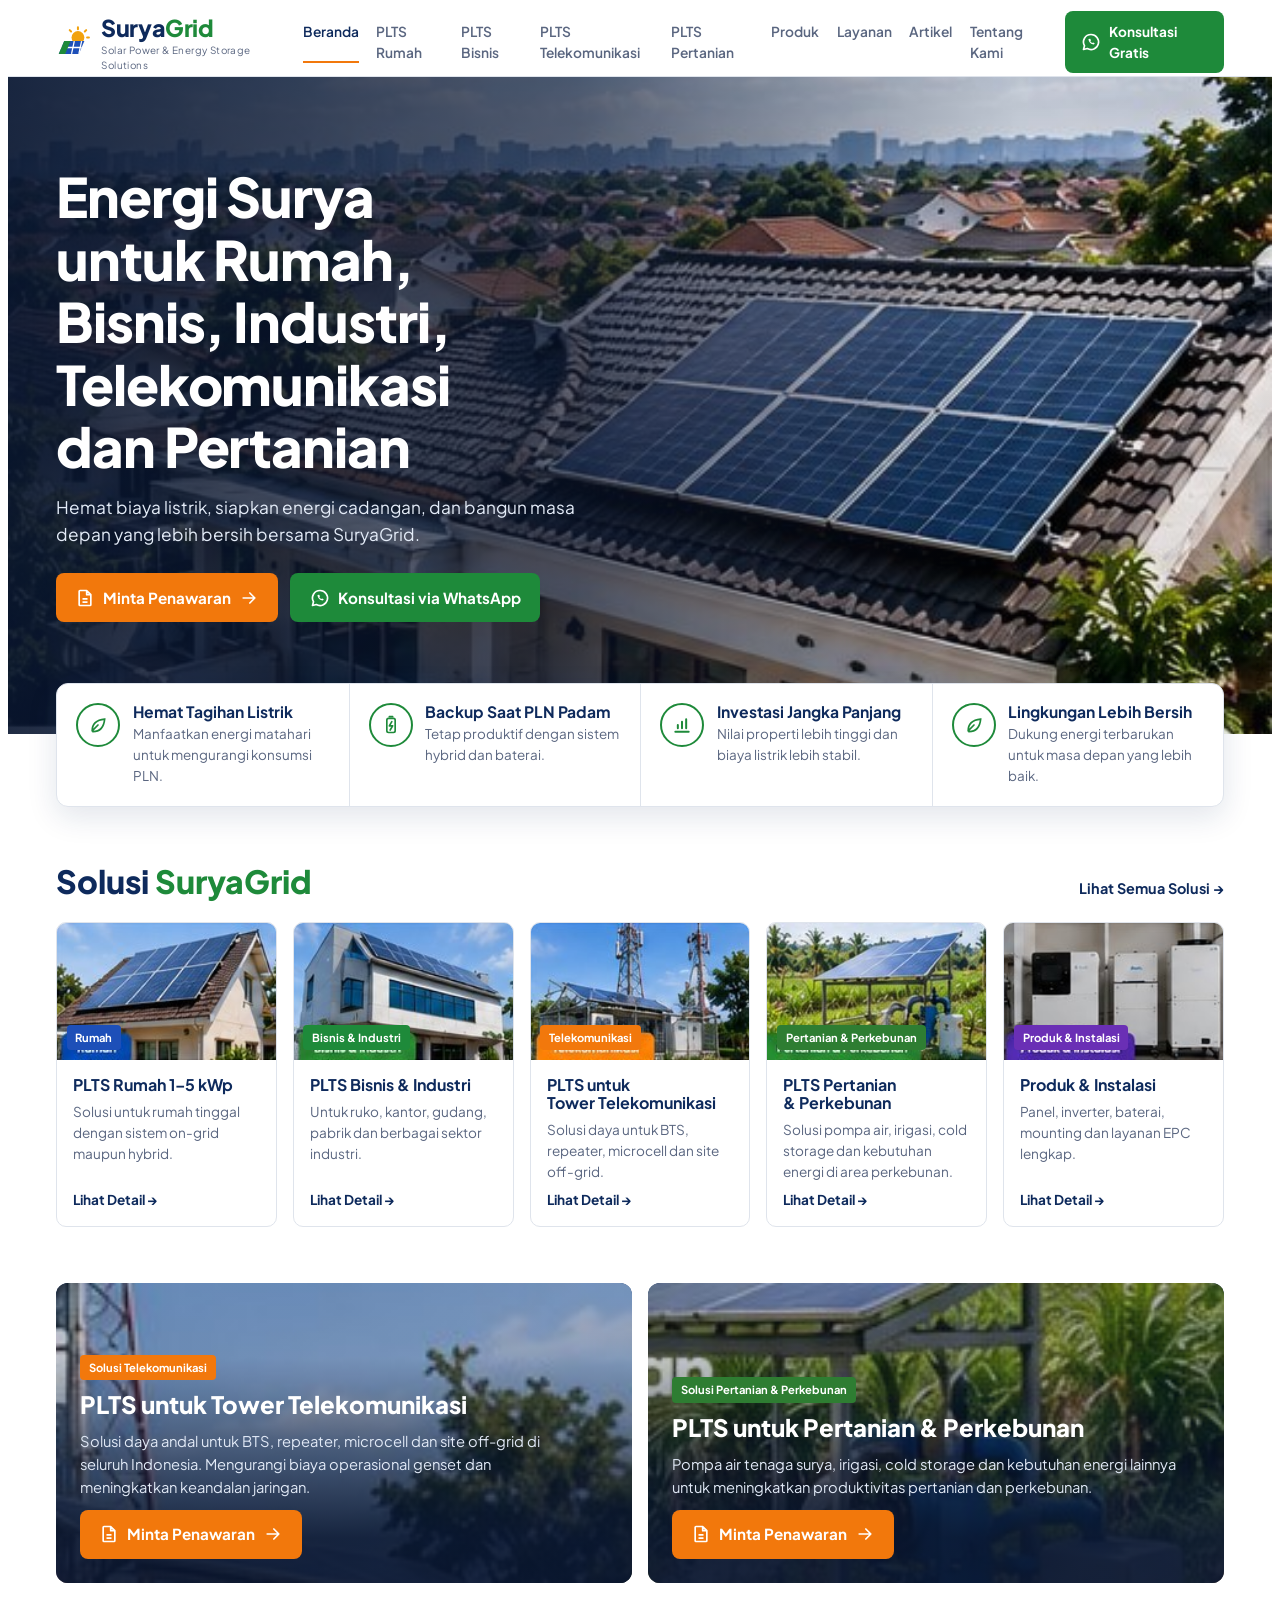
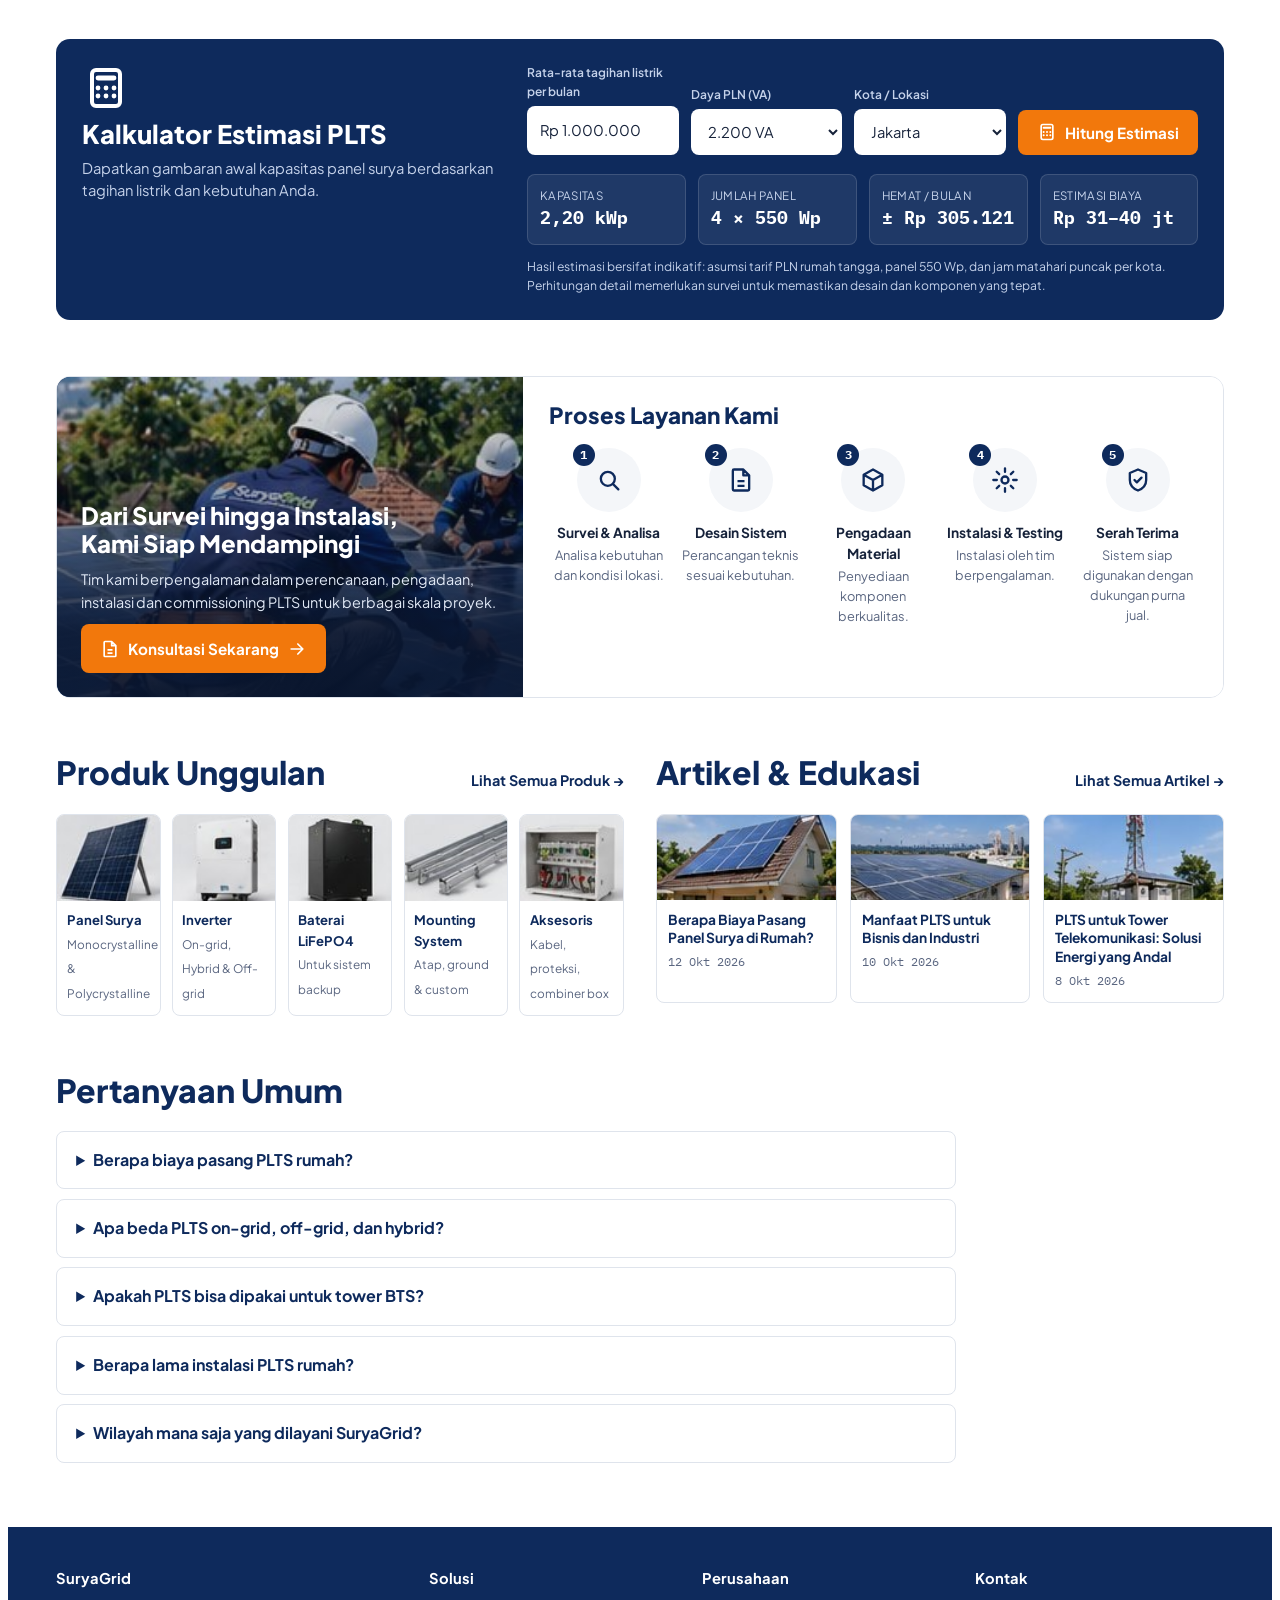
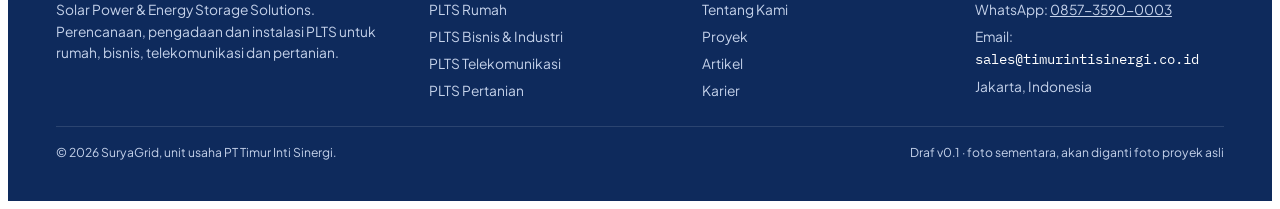
==== commit 3cca7f30: "Email kontak: hidayat@ → sales@timurintisinergi.co.id Co-Authored-By: Claude Opus 5.5 <noreply@anthr" ====
--- a/index.html
+++ b/index.html
@@ -33,7 +33,7 @@
 <link rel="preload" as="image" href="assets/img/hero.jpg">
 <link rel="stylesheet" href="assets/css/style.css">
 <link rel="alternate" type="text/markdown" href="llms.txt" title="Ringkasan untuk AI">
-<script type="application/ld+json">[{"@context": "https://schema.org", "@type": "LocalBusiness", "@id": "https://suryagrid.timurintisinergi.co.id/#org", "name": "SuryaGrid", "alternateName": "SuryaGrid Solar Power & Energy Storage Solutions", "description": "Perencanaan, pengadaan, dan instalasi PLTS (pembangkit listrik tenaga surya) untuk rumah, bisnis, industri, tower telekomunikasi, dan pertanian di Indonesia.", "url": "https://suryagrid.timurintisinergi.co.id/", "logo": "https://suryagrid.timurintisinergi.co.id/assets/img/logo.svg", "image": "https://suryagrid.timurintisinergi.co.id/assets/img/og-image.jpg", "telephone": "+6285735900003", "email": "hidayat@timurintisinergi.co.id", "address": {"@type": "PostalAddress", "addressLocality": "Jakarta", "addressCountry": "ID"}, "areaServed": {"@type": "Country", "name": "Indonesia"}, "priceRange": "Rp14jt–Rp18jt per kWp", "knowsAbout": ["PLTS atap", "panel surya", "PLTS on-grid", "PLTS hybrid", "PLTS off-grid", "baterai LiFePO4", "PLTS untuk BTS", "pompa air tenaga surya", "EPC tenaga surya"], "contactPoint": {"@type": "ContactPoint", "telephone": "+6285735900003", "contactType": "sales", "availableLanguage": ["id", "en"]}, "hasOfferCatalog": {"@type": "OfferCatalog", "name": "Solusi PLTS", "itemListElement": [{"@type": "Offer", "itemOffered": {"@type": "Service", "name": "PLTS Rumah 1–5 kWp", "serviceType": "Instalasi PLTS", "areaServed": "Indonesia"}}, {"@type": "Offer", "itemOffered": {"@type": "Service", "name": "PLTS Bisnis & Industri", "serviceType": "Instalasi PLTS", "areaServed": "Indonesia"}}, {"@type": "Offer", "itemOffered": {"@type": "Service", "name": "PLTS untuk Tower Telekomunikasi", "serviceType": "Instalasi PLTS", "areaServed": "Indonesia"}}, {"@type": "Offer", "itemOffered": {"@type": "Service", "name": "PLTS Pertanian & Perkebunan", "serviceType": "Instalasi PLTS", "areaServed": "Indonesia"}}, {"@type": "Offer", "itemOffered": {"@type": "Service", "name": "Produk & Instalasi EPC", "serviceType": "Instalasi PLTS", "areaServed": "Indonesia"}}]}}, {"@context": "https://schema.org", "@type": "WebSite", "@id": "https://suryagrid.timurintisinergi.co.id/#website", "url": "https://suryagrid.timurintisinergi.co.id/", "name": "SuryaGrid", "inLanguage": "id-ID", "publisher": {"@id": "https://suryagrid.timurintisinergi.co.id/#org"}}, {"@context": "https://schema.org", "@type": "FAQPage", "mainEntity": [{"@type": "Question", "name": "Berapa biaya pasang PLTS rumah?", "acceptedAnswer": {"@type": "Answer", "text": "Sebagai gambaran awal, biaya PLTS atap on-grid berkisar Rp 14–18 juta per kWp, tergantung merek panel, inverter, jenis atap, dan lokasi. Sistem hybrid dengan baterai lebih mahal. Harga pasti diberikan setelah survei."}}, {"@type": "Question", "name": "Apa beda PLTS on-grid, off-grid, dan hybrid?", "acceptedAnswer": {"@type": "Answer", "text": "On-grid terhubung ke PLN tanpa baterai dan paling hemat biaya. Off-grid berdiri sendiri dengan baterai, cocok untuk lokasi tanpa listrik PLN seperti site BTS terpencil atau kebun. Hybrid menggabungkan keduanya sehingga tetap menyala saat PLN padam."}}, {"@type": "Question", "name": "Apakah PLTS bisa dipakai untuk tower BTS?", "acceptedAnswer": {"@type": "Answer", "text": "Bisa. SuryaGrid merancang sistem PLTS hybrid dan off-grid untuk BTS, repeater, dan microcell untuk mengurangi pemakaian genset dan biaya BBM serta meningkatkan uptime site."}}, {"@type": "Question", "name": "Berapa lama instalasi PLTS rumah?", "acceptedAnswer": {"@type": "Answer", "text": "Instalasi PLTS rumah 1–5 kWp umumnya selesai 1–3 hari kerja setelah material tiba. Proses lengkap dari survei hingga serah terima biasanya 2–4 minggu."}}, {"@type": "Question", "name": "Wilayah mana saja yang dilayani SuryaGrid?", "acceptedAnswer": {"@type": "Answer", "text": "SuryaGrid melayani proyek di seluruh Indonesia, termasuk Jabodetabek, Jawa, Sulawesi, Bali, dan Nusa Tenggara, untuk sektor rumah, bisnis, telekomunikasi, dan pertanian."}}]}]</script>
+<script type="application/ld+json">[{"@context": "https://schema.org", "@type": "LocalBusiness", "@id": "https://suryagrid.timurintisinergi.co.id/#org", "name": "SuryaGrid", "alternateName": "SuryaGrid Solar Power & Energy Storage Solutions", "description": "Perencanaan, pengadaan, dan instalasi PLTS (pembangkit listrik tenaga surya) untuk rumah, bisnis, industri, tower telekomunikasi, dan pertanian di Indonesia.", "url": "https://suryagrid.timurintisinergi.co.id/", "logo": "https://suryagrid.timurintisinergi.co.id/assets/img/logo.svg", "image": "https://suryagrid.timurintisinergi.co.id/assets/img/og-image.jpg", "telephone": "+6285735900003", "email": "sales@timurintisinergi.co.id", "address": {"@type": "PostalAddress", "addressLocality": "Jakarta", "addressCountry": "ID"}, "areaServed": {"@type": "Country", "name": "Indonesia"}, "priceRange": "Rp14jt–Rp18jt per kWp", "knowsAbout": ["PLTS atap", "panel surya", "PLTS on-grid", "PLTS hybrid", "PLTS off-grid", "baterai LiFePO4", "PLTS untuk BTS", "pompa air tenaga surya", "EPC tenaga surya"], "contactPoint": {"@type": "ContactPoint", "telephone": "+6285735900003", "contactType": "sales", "availableLanguage": ["id", "en"]}, "hasOfferCatalog": {"@type": "OfferCatalog", "name": "Solusi PLTS", "itemListElement": [{"@type": "Offer", "itemOffered": {"@type": "Service", "name": "PLTS Rumah 1–5 kWp", "serviceType": "Instalasi PLTS", "areaServed": "Indonesia"}}, {"@type": "Offer", "itemOffered": {"@type": "Service", "name": "PLTS Bisnis & Industri", "serviceType": "Instalasi PLTS", "areaServed": "Indonesia"}}, {"@type": "Offer", "itemOffered": {"@type": "Service", "name": "PLTS untuk Tower Telekomunikasi", "serviceType": "Instalasi PLTS", "areaServed": "Indonesia"}}, {"@type": "Offer", "itemOffered": {"@type": "Service", "name": "PLTS Pertanian & Perkebunan", "serviceType": "Instalasi PLTS", "areaServed": "Indonesia"}}, {"@type": "Offer", "itemOffered": {"@type": "Service", "name": "Produk & Instalasi EPC", "serviceType": "Instalasi PLTS", "areaServed": "Indonesia"}}]}}, {"@context": "https://schema.org", "@type": "WebSite", "@id": "https://suryagrid.timurintisinergi.co.id/#website", "url": "https://suryagrid.timurintisinergi.co.id/", "name": "SuryaGrid", "inLanguage": "id-ID", "publisher": {"@id": "https://suryagrid.timurintisinergi.co.id/#org"}}, {"@context": "https://schema.org", "@type": "FAQPage", "mainEntity": [{"@type": "Question", "name": "Berapa biaya pasang PLTS rumah?", "acceptedAnswer": {"@type": "Answer", "text": "Sebagai gambaran awal, biaya PLTS atap on-grid berkisar Rp 14–18 juta per kWp, tergantung merek panel, inverter, jenis atap, dan lokasi. Sistem hybrid dengan baterai lebih mahal. Harga pasti diberikan setelah survei."}}, {"@type": "Question", "name": "Apa beda PLTS on-grid, off-grid, dan hybrid?", "acceptedAnswer": {"@type": "Answer", "text": "On-grid terhubung ke PLN tanpa baterai dan paling hemat biaya. Off-grid berdiri sendiri dengan baterai, cocok untuk lokasi tanpa listrik PLN seperti site BTS terpencil atau kebun. Hybrid menggabungkan keduanya sehingga tetap menyala saat PLN padam."}}, {"@type": "Question", "name": "Apakah PLTS bisa dipakai untuk tower BTS?", "acceptedAnswer": {"@type": "Answer", "text": "Bisa. SuryaGrid merancang sistem PLTS hybrid dan off-grid untuk BTS, repeater, dan microcell untuk mengurangi pemakaian genset dan biaya BBM serta meningkatkan uptime site."}}, {"@type": "Question", "name": "Berapa lama instalasi PLTS rumah?", "acceptedAnswer": {"@type": "Answer", "text": "Instalasi PLTS rumah 1–5 kWp umumnya selesai 1–3 hari kerja setelah material tiba. Proses lengkap dari survei hingga serah terima biasanya 2–4 minggu."}}, {"@type": "Question", "name": "Wilayah mana saja yang dilayani SuryaGrid?", "acceptedAnswer": {"@type": "Answer", "text": "SuryaGrid melayani proyek di seluruh Indonesia, termasuk Jabodetabek, Jawa, Sulawesi, Bali, dan Nusa Tenggara, untuk sektor rumah, bisnis, telekomunikasi, dan pertanian."}}]}]</script>
 </head>
 <body>
 <svg width="0" height="0" style="position:absolute" aria-hidden="true">
@@ -193,7 +193,7 @@
   <div><h4>SuryaGrid</h4><p style="margin:0">Solar Power &amp; Energy Storage Solutions. Perencanaan, pengadaan dan instalasi PLTS untuk rumah, bisnis, telekomunikasi dan pertanian.</p></div>
   <div><h4>Solusi</h4><ul><li>PLTS Rumah</li><li>PLTS Bisnis &amp; Industri</li><li>PLTS Telekomunikasi</li><li>PLTS Pertanian</li></ul></div>
   <div><h4>Perusahaan</h4><ul><li>Tentang Kami</li><li>Proyek</li><li>Artikel</li><li>Karier</li></ul></div>
-  <div><h4>Kontak</h4><ul><li>WhatsApp: <a href="https://wa.me/6285735900003?text=Halo%20SuryaGrid%2C%20saya%20ingin%20konsultasi%20PLTS" target="_blank" rel="noopener">0857-3590-0003</a></li><li>Email: <span class="selectable">hidayat@timurintisinergi.co.id</span></li><li>Jakarta, Indonesia</li></ul></div>
+  <div><h4>Kontak</h4><ul><li>WhatsApp: <a href="https://wa.me/6285735900003?text=Halo%20SuryaGrid%2C%20saya%20ingin%20konsultasi%20PLTS" target="_blank" rel="noopener">0857-3590-0003</a></li><li>Email: <span class="selectable">sales@timurintisinergi.co.id</span></li><li>Jakarta, Indonesia</li></ul></div>
   <div class="copy"><span>© 2026 SuryaGrid, unit usaha PT Timur Inti Sinergi.</span><span>Draf v0.1 · foto sementara, akan diganti foto proyek asli</span></div>
  </div>
 </footer>
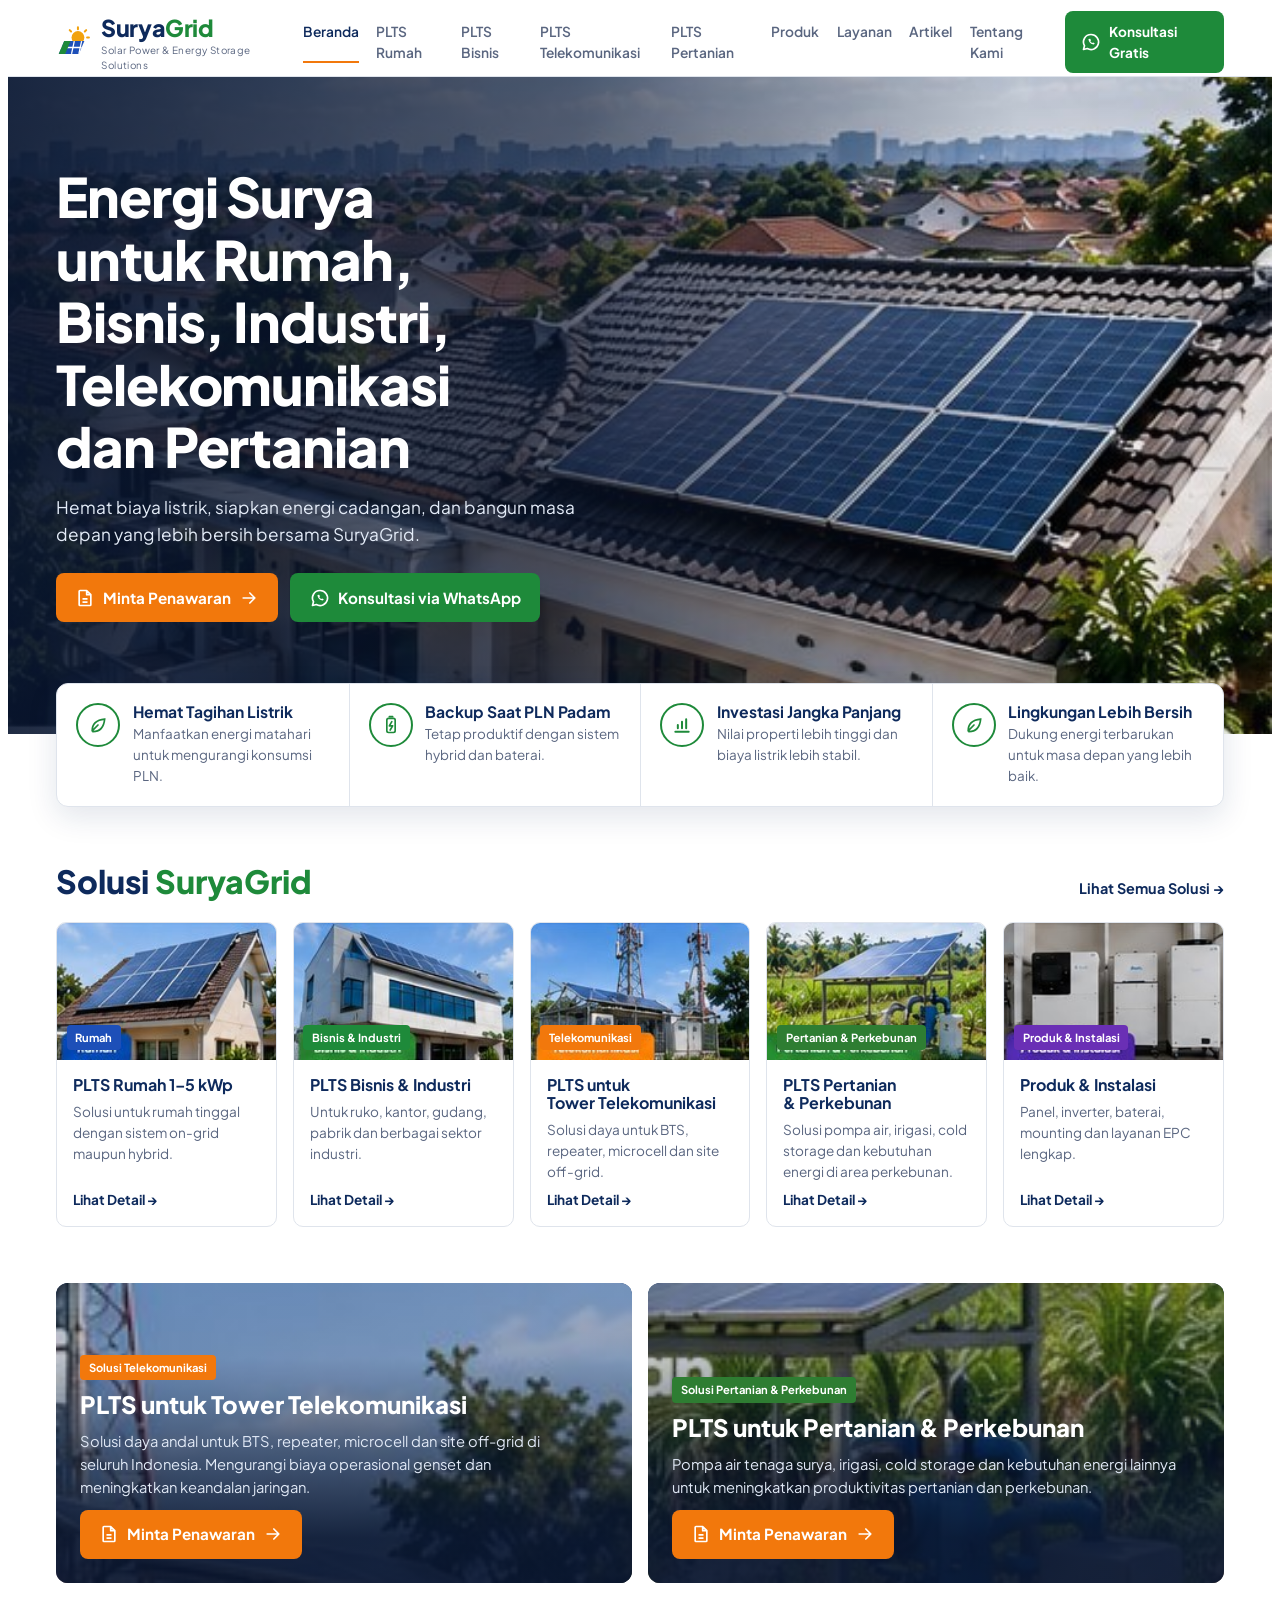
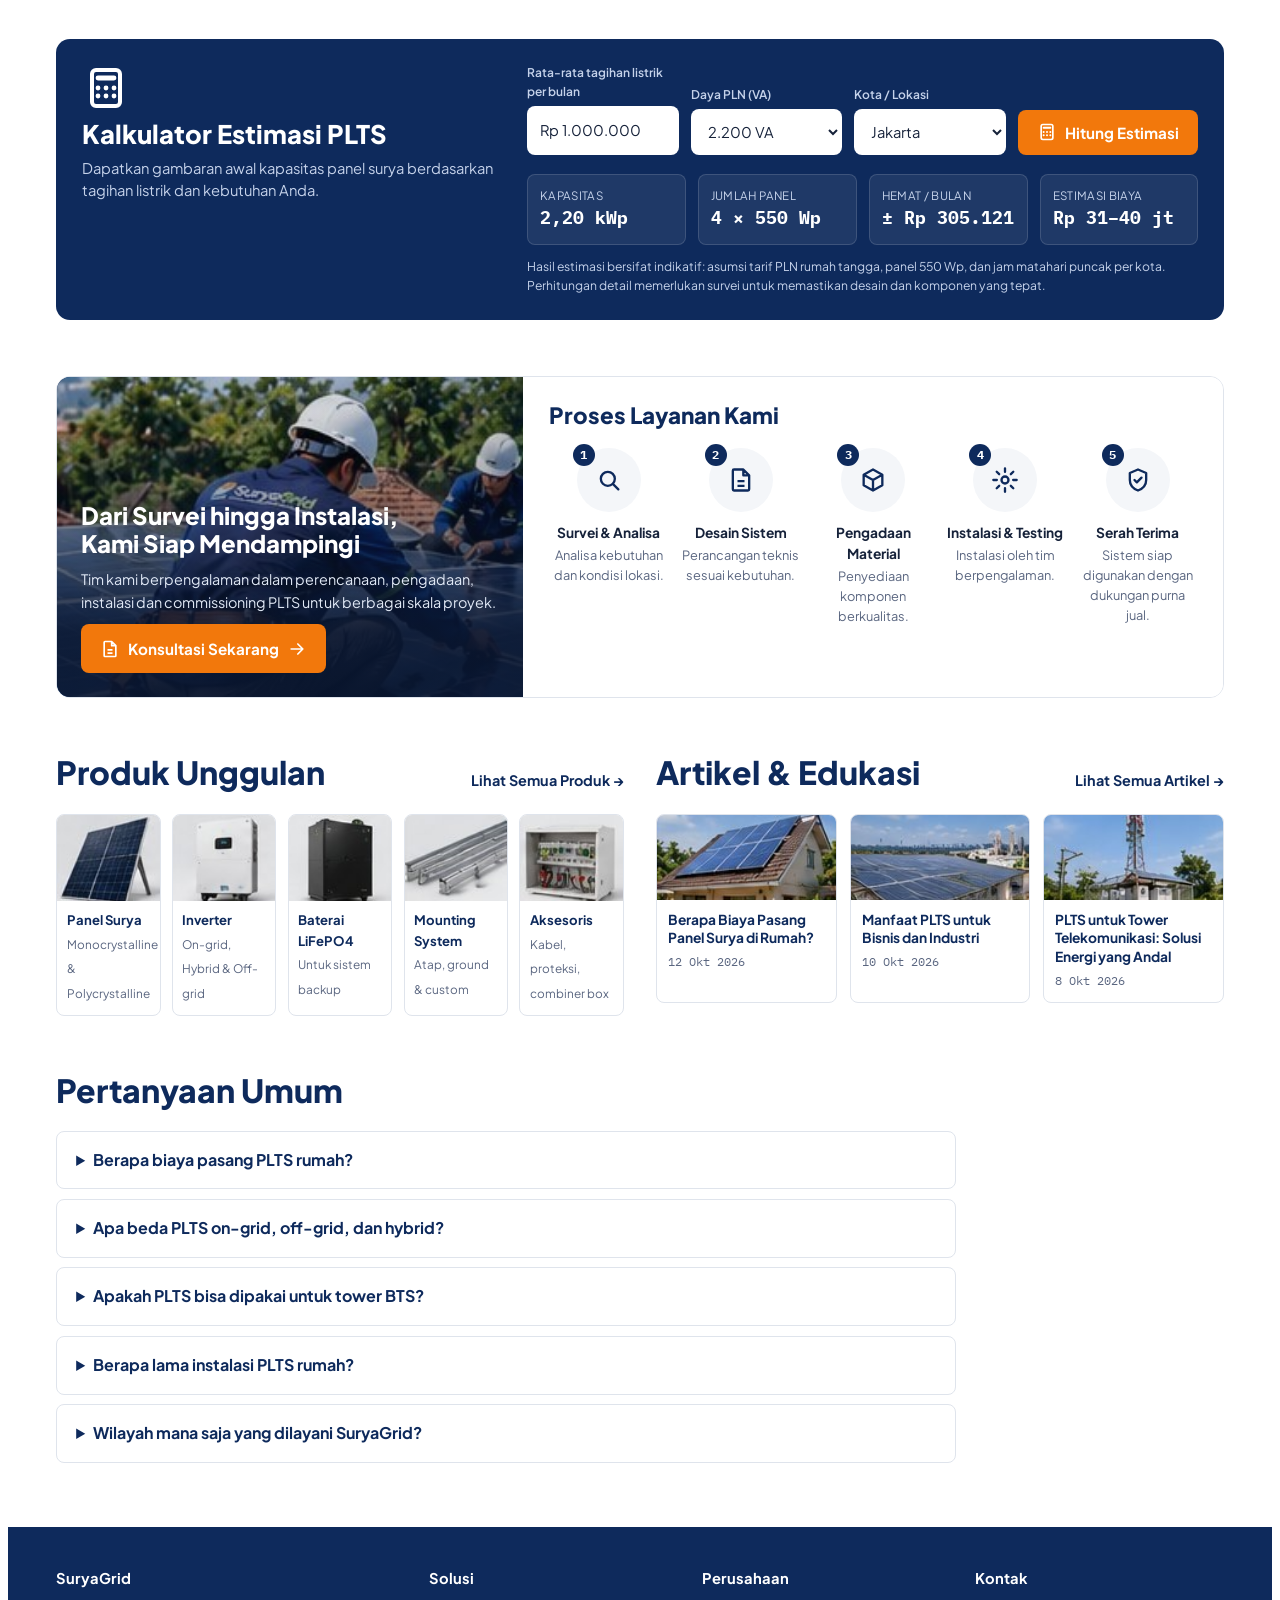
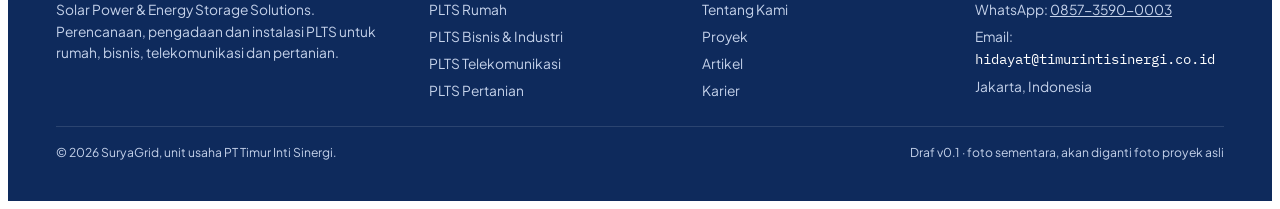
==== commit 58ab11bc: "Merge pull request #2 from Day99/wa-0857 WA: nomor kontak jadi 0857 3590 0003 (satu nomor sales)" ====
--- a/index.html
+++ b/index.html
@@ -33,7 +33,7 @@
 <link rel="preload" as="image" href="assets/img/hero.jpg">
 <link rel="stylesheet" href="assets/css/style.css">
 <link rel="alternate" type="text/markdown" href="llms.txt" title="Ringkasan untuk AI">
-<script type="application/ld+json">[{"@context": "https://schema.org", "@type": "LocalBusiness", "@id": "https://suryagrid.timurintisinergi.co.id/#org", "name": "SuryaGrid", "alternateName": "SuryaGrid Solar Power & Energy Storage Solutions", "description": "Perencanaan, pengadaan, dan instalasi PLTS (pembangkit listrik tenaga surya) untuk rumah, bisnis, industri, tower telekomunikasi, dan pertanian di Indonesia.", "url": "https://suryagrid.timurintisinergi.co.id/", "logo": "https://suryagrid.timurintisinergi.co.id/assets/img/logo.svg", "image": "https://suryagrid.timurintisinergi.co.id/assets/img/og-image.jpg", "telephone": "+6285735900003", "email": "sales@timurintisinergi.co.id", "address": {"@type": "PostalAddress", "addressLocality": "Jakarta", "addressCountry": "ID"}, "areaServed": {"@type": "Country", "name": "Indonesia"}, "priceRange": "Rp14jt–Rp18jt per kWp", "knowsAbout": ["PLTS atap", "panel surya", "PLTS on-grid", "PLTS hybrid", "PLTS off-grid", "baterai LiFePO4", "PLTS untuk BTS", "pompa air tenaga surya", "EPC tenaga surya"], "contactPoint": {"@type": "ContactPoint", "telephone": "+6285735900003", "contactType": "sales", "availableLanguage": ["id", "en"]}, "hasOfferCatalog": {"@type": "OfferCatalog", "name": "Solusi PLTS", "itemListElement": [{"@type": "Offer", "itemOffered": {"@type": "Service", "name": "PLTS Rumah 1–5 kWp", "serviceType": "Instalasi PLTS", "areaServed": "Indonesia"}}, {"@type": "Offer", "itemOffered": {"@type": "Service", "name": "PLTS Bisnis & Industri", "serviceType": "Instalasi PLTS", "areaServed": "Indonesia"}}, {"@type": "Offer", "itemOffered": {"@type": "Service", "name": "PLTS untuk Tower Telekomunikasi", "serviceType": "Instalasi PLTS", "areaServed": "Indonesia"}}, {"@type": "Offer", "itemOffered": {"@type": "Service", "name": "PLTS Pertanian & Perkebunan", "serviceType": "Instalasi PLTS", "areaServed": "Indonesia"}}, {"@type": "Offer", "itemOffered": {"@type": "Service", "name": "Produk & Instalasi EPC", "serviceType": "Instalasi PLTS", "areaServed": "Indonesia"}}]}}, {"@context": "https://schema.org", "@type": "WebSite", "@id": "https://suryagrid.timurintisinergi.co.id/#website", "url": "https://suryagrid.timurintisinergi.co.id/", "name": "SuryaGrid", "inLanguage": "id-ID", "publisher": {"@id": "https://suryagrid.timurintisinergi.co.id/#org"}}, {"@context": "https://schema.org", "@type": "FAQPage", "mainEntity": [{"@type": "Question", "name": "Berapa biaya pasang PLTS rumah?", "acceptedAnswer": {"@type": "Answer", "text": "Sebagai gambaran awal, biaya PLTS atap on-grid berkisar Rp 14–18 juta per kWp, tergantung merek panel, inverter, jenis atap, dan lokasi. Sistem hybrid dengan baterai lebih mahal. Harga pasti diberikan setelah survei."}}, {"@type": "Question", "name": "Apa beda PLTS on-grid, off-grid, dan hybrid?", "acceptedAnswer": {"@type": "Answer", "text": "On-grid terhubung ke PLN tanpa baterai dan paling hemat biaya. Off-grid berdiri sendiri dengan baterai, cocok untuk lokasi tanpa listrik PLN seperti site BTS terpencil atau kebun. Hybrid menggabungkan keduanya sehingga tetap menyala saat PLN padam."}}, {"@type": "Question", "name": "Apakah PLTS bisa dipakai untuk tower BTS?", "acceptedAnswer": {"@type": "Answer", "text": "Bisa. SuryaGrid merancang sistem PLTS hybrid dan off-grid untuk BTS, repeater, dan microcell untuk mengurangi pemakaian genset dan biaya BBM serta meningkatkan uptime site."}}, {"@type": "Question", "name": "Berapa lama instalasi PLTS rumah?", "acceptedAnswer": {"@type": "Answer", "text": "Instalasi PLTS rumah 1–5 kWp umumnya selesai 1–3 hari kerja setelah material tiba. Proses lengkap dari survei hingga serah terima biasanya 2–4 minggu."}}, {"@type": "Question", "name": "Wilayah mana saja yang dilayani SuryaGrid?", "acceptedAnswer": {"@type": "Answer", "text": "SuryaGrid melayani proyek di seluruh Indonesia, termasuk Jabodetabek, Jawa, Sulawesi, Bali, dan Nusa Tenggara, untuk sektor rumah, bisnis, telekomunikasi, dan pertanian."}}]}]</script>
+<script type="application/ld+json">[{"@context": "https://schema.org", "@type": "LocalBusiness", "@id": "https://suryagrid.timurintisinergi.co.id/#org", "name": "SuryaGrid", "alternateName": "SuryaGrid Solar Power & Energy Storage Solutions", "description": "Perencanaan, pengadaan, dan instalasi PLTS (pembangkit listrik tenaga surya) untuk rumah, bisnis, industri, tower telekomunikasi, dan pertanian di Indonesia.", "url": "https://suryagrid.timurintisinergi.co.id/", "logo": "https://suryagrid.timurintisinergi.co.id/assets/img/logo.svg", "image": "https://suryagrid.timurintisinergi.co.id/assets/img/og-image.jpg", "telephone": "+6285735900003", "email": "hidayat@timurintisinergi.co.id", "address": {"@type": "PostalAddress", "addressLocality": "Jakarta", "addressCountry": "ID"}, "areaServed": {"@type": "Country", "name": "Indonesia"}, "priceRange": "Rp14jt–Rp18jt per kWp", "knowsAbout": ["PLTS atap", "panel surya", "PLTS on-grid", "PLTS hybrid", "PLTS off-grid", "baterai LiFePO4", "PLTS untuk BTS", "pompa air tenaga surya", "EPC tenaga surya"], "contactPoint": {"@type": "ContactPoint", "telephone": "+6285735900003", "contactType": "sales", "availableLanguage": ["id", "en"]}, "hasOfferCatalog": {"@type": "OfferCatalog", "name": "Solusi PLTS", "itemListElement": [{"@type": "Offer", "itemOffered": {"@type": "Service", "name": "PLTS Rumah 1–5 kWp", "serviceType": "Instalasi PLTS", "areaServed": "Indonesia"}}, {"@type": "Offer", "itemOffered": {"@type": "Service", "name": "PLTS Bisnis & Industri", "serviceType": "Instalasi PLTS", "areaServed": "Indonesia"}}, {"@type": "Offer", "itemOffered": {"@type": "Service", "name": "PLTS untuk Tower Telekomunikasi", "serviceType": "Instalasi PLTS", "areaServed": "Indonesia"}}, {"@type": "Offer", "itemOffered": {"@type": "Service", "name": "PLTS Pertanian & Perkebunan", "serviceType": "Instalasi PLTS", "areaServed": "Indonesia"}}, {"@type": "Offer", "itemOffered": {"@type": "Service", "name": "Produk & Instalasi EPC", "serviceType": "Instalasi PLTS", "areaServed": "Indonesia"}}]}}, {"@context": "https://schema.org", "@type": "WebSite", "@id": "https://suryagrid.timurintisinergi.co.id/#website", "url": "https://suryagrid.timurintisinergi.co.id/", "name": "SuryaGrid", "inLanguage": "id-ID", "publisher": {"@id": "https://suryagrid.timurintisinergi.co.id/#org"}}, {"@context": "https://schema.org", "@type": "FAQPage", "mainEntity": [{"@type": "Question", "name": "Berapa biaya pasang PLTS rumah?", "acceptedAnswer": {"@type": "Answer", "text": "Sebagai gambaran awal, biaya PLTS atap on-grid berkisar Rp 14–18 juta per kWp, tergantung merek panel, inverter, jenis atap, dan lokasi. Sistem hybrid dengan baterai lebih mahal. Harga pasti diberikan setelah survei."}}, {"@type": "Question", "name": "Apa beda PLTS on-grid, off-grid, dan hybrid?", "acceptedAnswer": {"@type": "Answer", "text": "On-grid terhubung ke PLN tanpa baterai dan paling hemat biaya. Off-grid berdiri sendiri dengan baterai, cocok untuk lokasi tanpa listrik PLN seperti site BTS terpencil atau kebun. Hybrid menggabungkan keduanya sehingga tetap menyala saat PLN padam."}}, {"@type": "Question", "name": "Apakah PLTS bisa dipakai untuk tower BTS?", "acceptedAnswer": {"@type": "Answer", "text": "Bisa. SuryaGrid merancang sistem PLTS hybrid dan off-grid untuk BTS, repeater, dan microcell untuk mengurangi pemakaian genset dan biaya BBM serta meningkatkan uptime site."}}, {"@type": "Question", "name": "Berapa lama instalasi PLTS rumah?", "acceptedAnswer": {"@type": "Answer", "text": "Instalasi PLTS rumah 1–5 kWp umumnya selesai 1–3 hari kerja setelah material tiba. Proses lengkap dari survei hingga serah terima biasanya 2–4 minggu."}}, {"@type": "Question", "name": "Wilayah mana saja yang dilayani SuryaGrid?", "acceptedAnswer": {"@type": "Answer", "text": "SuryaGrid melayani proyek di seluruh Indonesia, termasuk Jabodetabek, Jawa, Sulawesi, Bali, dan Nusa Tenggara, untuk sektor rumah, bisnis, telekomunikasi, dan pertanian."}}]}]</script>
 </head>
 <body>
 <svg width="0" height="0" style="position:absolute" aria-hidden="true">
@@ -193,7 +193,7 @@
   <div><h4>SuryaGrid</h4><p style="margin:0">Solar Power &amp; Energy Storage Solutions. Perencanaan, pengadaan dan instalasi PLTS untuk rumah, bisnis, telekomunikasi dan pertanian.</p></div>
   <div><h4>Solusi</h4><ul><li>PLTS Rumah</li><li>PLTS Bisnis &amp; Industri</li><li>PLTS Telekomunikasi</li><li>PLTS Pertanian</li></ul></div>
   <div><h4>Perusahaan</h4><ul><li>Tentang Kami</li><li>Proyek</li><li>Artikel</li><li>Karier</li></ul></div>
-  <div><h4>Kontak</h4><ul><li>WhatsApp: <a href="https://wa.me/6285735900003?text=Halo%20SuryaGrid%2C%20saya%20ingin%20konsultasi%20PLTS" target="_blank" rel="noopener">0857-3590-0003</a></li><li>Email: <span class="selectable">sales@timurintisinergi.co.id</span></li><li>Jakarta, Indonesia</li></ul></div>
+  <div><h4>Kontak</h4><ul><li>WhatsApp: <a href="https://wa.me/6285735900003?text=Halo%20SuryaGrid%2C%20saya%20ingin%20konsultasi%20PLTS" target="_blank" rel="noopener">0857-3590-0003</a></li><li>Email: <span class="selectable">hidayat@timurintisinergi.co.id</span></li><li>Jakarta, Indonesia</li></ul></div>
   <div class="copy"><span>© 2026 SuryaGrid, unit usaha PT Timur Inti Sinergi.</span><span>Draf v0.1 · foto sementara, akan diganti foto proyek asli</span></div>
  </div>
 </footer>
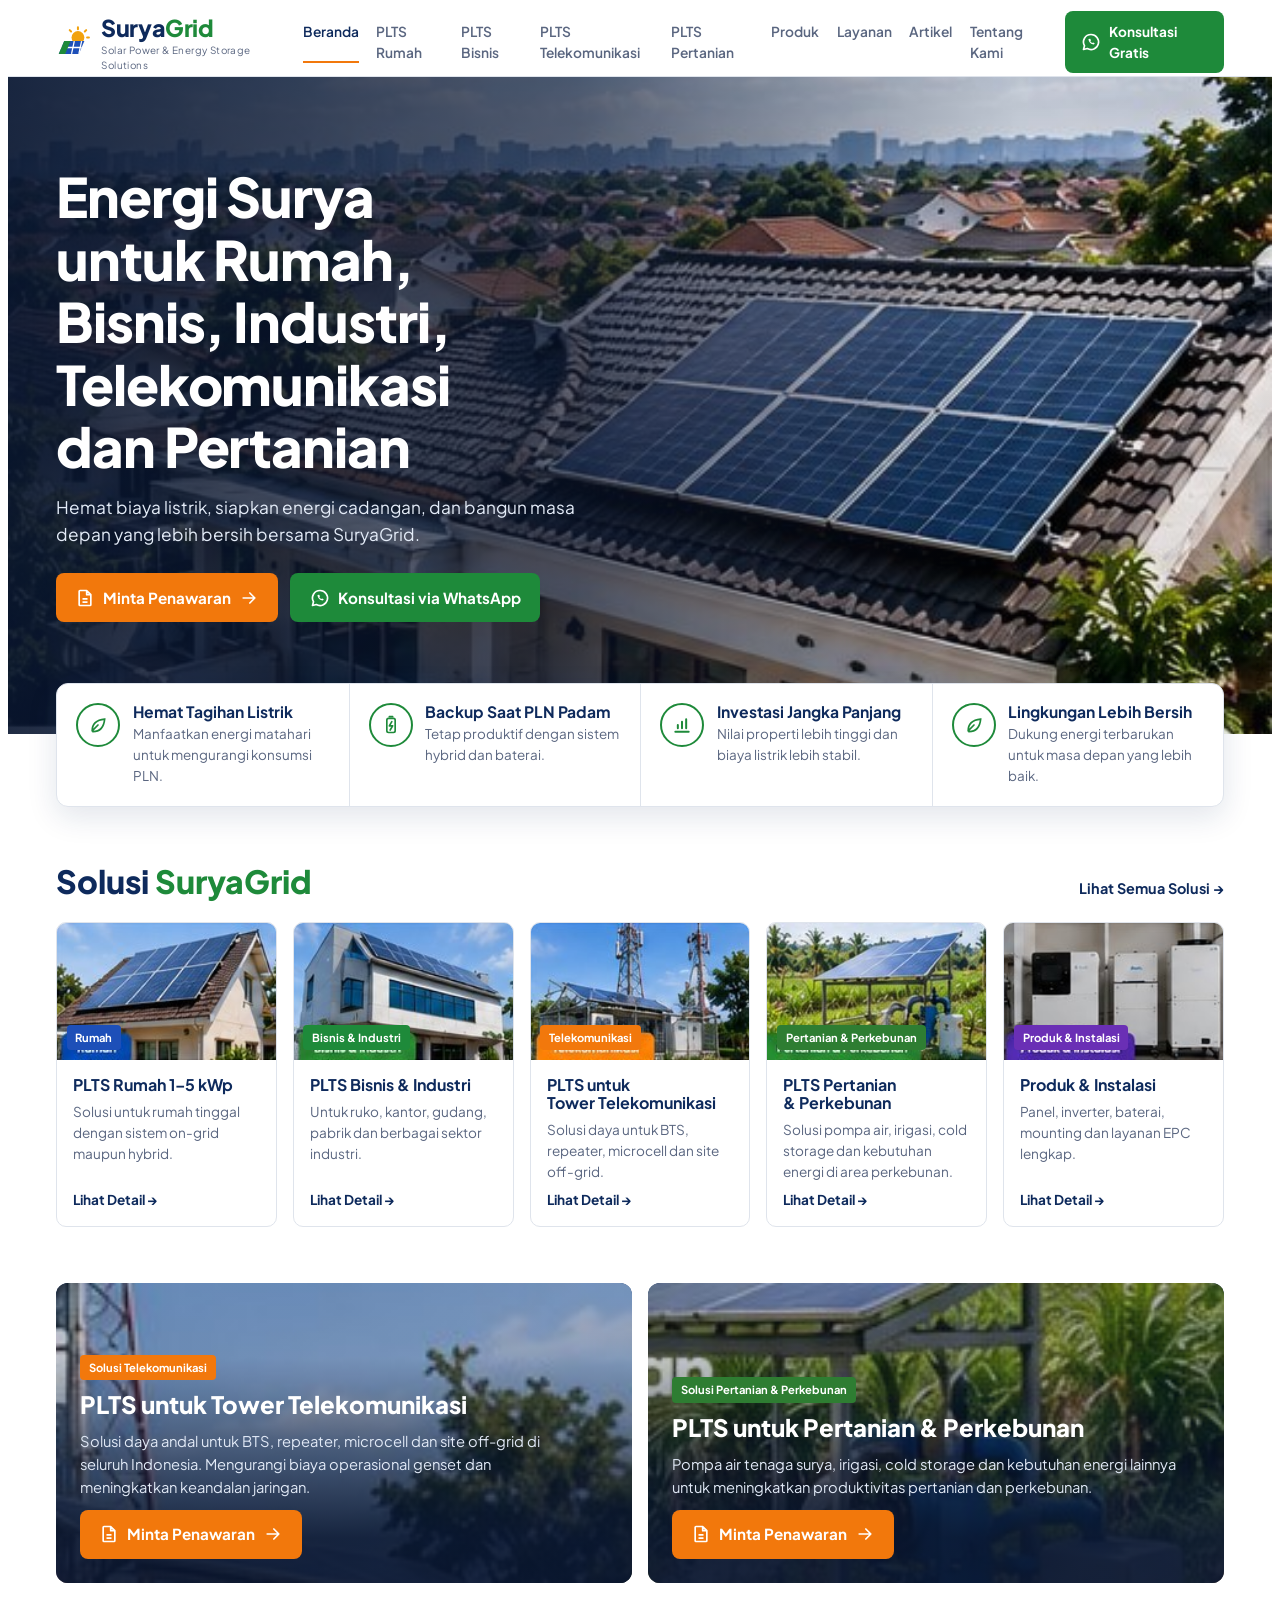
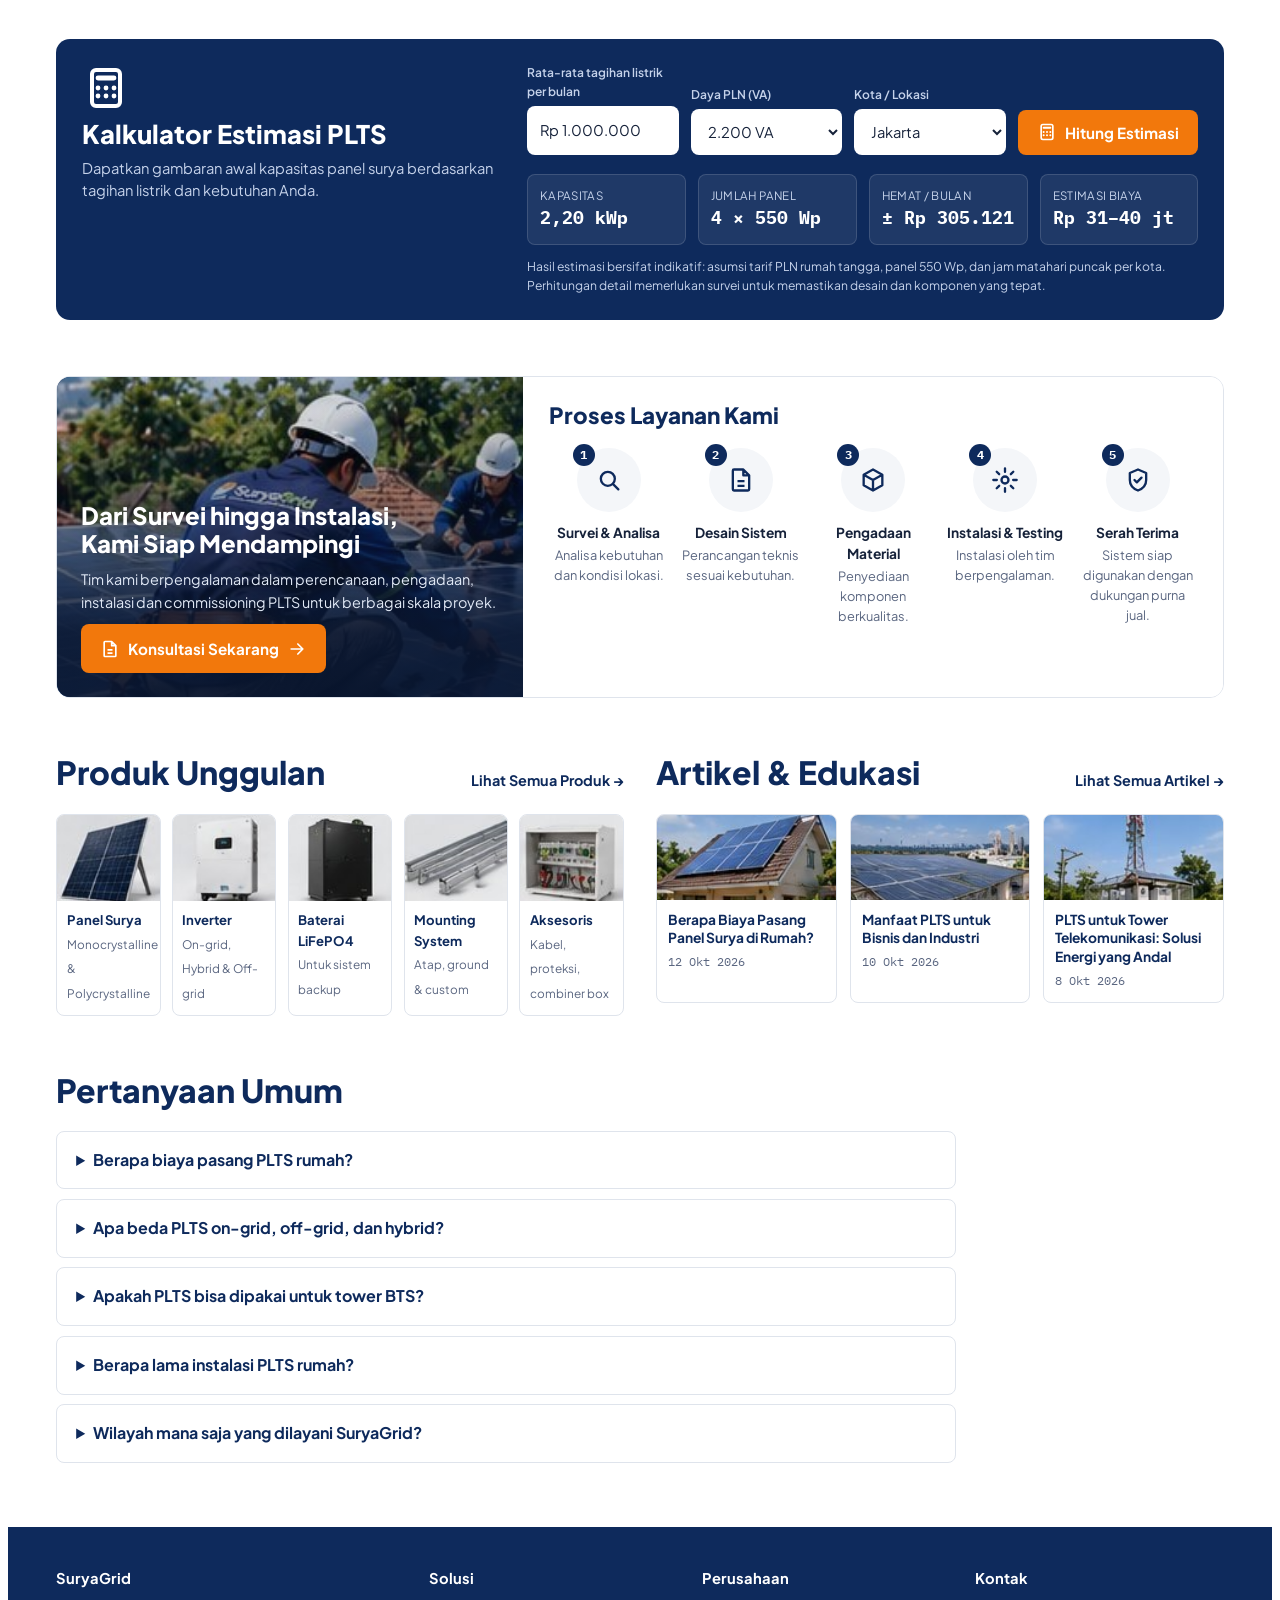
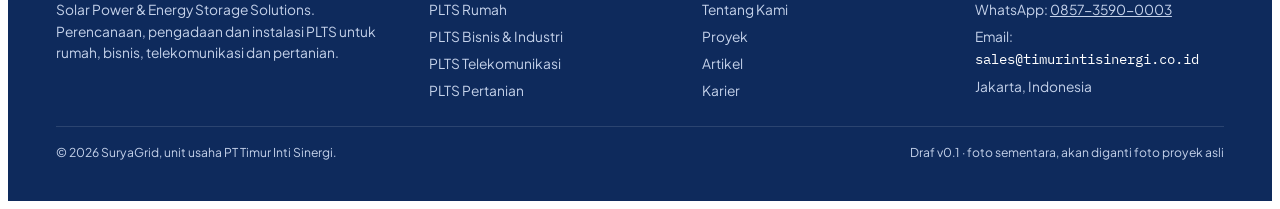
==== commit 3192a810: "Merge pull request #3 from Day99/email-sales Email kontak → sales@timurintisinergi.co.id" ====
--- a/index.html
+++ b/index.html
@@ -33,7 +33,7 @@
 <link rel="preload" as="image" href="assets/img/hero.jpg">
 <link rel="stylesheet" href="assets/css/style.css">
 <link rel="alternate" type="text/markdown" href="llms.txt" title="Ringkasan untuk AI">
-<script type="application/ld+json">[{"@context": "https://schema.org", "@type": "LocalBusiness", "@id": "https://suryagrid.timurintisinergi.co.id/#org", "name": "SuryaGrid", "alternateName": "SuryaGrid Solar Power & Energy Storage Solutions", "description": "Perencanaan, pengadaan, dan instalasi PLTS (pembangkit listrik tenaga surya) untuk rumah, bisnis, industri, tower telekomunikasi, dan pertanian di Indonesia.", "url": "https://suryagrid.timurintisinergi.co.id/", "logo": "https://suryagrid.timurintisinergi.co.id/assets/img/logo.svg", "image": "https://suryagrid.timurintisinergi.co.id/assets/img/og-image.jpg", "telephone": "+6285735900003", "email": "hidayat@timurintisinergi.co.id", "address": {"@type": "PostalAddress", "addressLocality": "Jakarta", "addressCountry": "ID"}, "areaServed": {"@type": "Country", "name": "Indonesia"}, "priceRange": "Rp14jt–Rp18jt per kWp", "knowsAbout": ["PLTS atap", "panel surya", "PLTS on-grid", "PLTS hybrid", "PLTS off-grid", "baterai LiFePO4", "PLTS untuk BTS", "pompa air tenaga surya", "EPC tenaga surya"], "contactPoint": {"@type": "ContactPoint", "telephone": "+6285735900003", "contactType": "sales", "availableLanguage": ["id", "en"]}, "hasOfferCatalog": {"@type": "OfferCatalog", "name": "Solusi PLTS", "itemListElement": [{"@type": "Offer", "itemOffered": {"@type": "Service", "name": "PLTS Rumah 1–5 kWp", "serviceType": "Instalasi PLTS", "areaServed": "Indonesia"}}, {"@type": "Offer", "itemOffered": {"@type": "Service", "name": "PLTS Bisnis & Industri", "serviceType": "Instalasi PLTS", "areaServed": "Indonesia"}}, {"@type": "Offer", "itemOffered": {"@type": "Service", "name": "PLTS untuk Tower Telekomunikasi", "serviceType": "Instalasi PLTS", "areaServed": "Indonesia"}}, {"@type": "Offer", "itemOffered": {"@type": "Service", "name": "PLTS Pertanian & Perkebunan", "serviceType": "Instalasi PLTS", "areaServed": "Indonesia"}}, {"@type": "Offer", "itemOffered": {"@type": "Service", "name": "Produk & Instalasi EPC", "serviceType": "Instalasi PLTS", "areaServed": "Indonesia"}}]}}, {"@context": "https://schema.org", "@type": "WebSite", "@id": "https://suryagrid.timurintisinergi.co.id/#website", "url": "https://suryagrid.timurintisinergi.co.id/", "name": "SuryaGrid", "inLanguage": "id-ID", "publisher": {"@id": "https://suryagrid.timurintisinergi.co.id/#org"}}, {"@context": "https://schema.org", "@type": "FAQPage", "mainEntity": [{"@type": "Question", "name": "Berapa biaya pasang PLTS rumah?", "acceptedAnswer": {"@type": "Answer", "text": "Sebagai gambaran awal, biaya PLTS atap on-grid berkisar Rp 14–18 juta per kWp, tergantung merek panel, inverter, jenis atap, dan lokasi. Sistem hybrid dengan baterai lebih mahal. Harga pasti diberikan setelah survei."}}, {"@type": "Question", "name": "Apa beda PLTS on-grid, off-grid, dan hybrid?", "acceptedAnswer": {"@type": "Answer", "text": "On-grid terhubung ke PLN tanpa baterai dan paling hemat biaya. Off-grid berdiri sendiri dengan baterai, cocok untuk lokasi tanpa listrik PLN seperti site BTS terpencil atau kebun. Hybrid menggabungkan keduanya sehingga tetap menyala saat PLN padam."}}, {"@type": "Question", "name": "Apakah PLTS bisa dipakai untuk tower BTS?", "acceptedAnswer": {"@type": "Answer", "text": "Bisa. SuryaGrid merancang sistem PLTS hybrid dan off-grid untuk BTS, repeater, dan microcell untuk mengurangi pemakaian genset dan biaya BBM serta meningkatkan uptime site."}}, {"@type": "Question", "name": "Berapa lama instalasi PLTS rumah?", "acceptedAnswer": {"@type": "Answer", "text": "Instalasi PLTS rumah 1–5 kWp umumnya selesai 1–3 hari kerja setelah material tiba. Proses lengkap dari survei hingga serah terima biasanya 2–4 minggu."}}, {"@type": "Question", "name": "Wilayah mana saja yang dilayani SuryaGrid?", "acceptedAnswer": {"@type": "Answer", "text": "SuryaGrid melayani proyek di seluruh Indonesia, termasuk Jabodetabek, Jawa, Sulawesi, Bali, dan Nusa Tenggara, untuk sektor rumah, bisnis, telekomunikasi, dan pertanian."}}]}]</script>
+<script type="application/ld+json">[{"@context": "https://schema.org", "@type": "LocalBusiness", "@id": "https://suryagrid.timurintisinergi.co.id/#org", "name": "SuryaGrid", "alternateName": "SuryaGrid Solar Power & Energy Storage Solutions", "description": "Perencanaan, pengadaan, dan instalasi PLTS (pembangkit listrik tenaga surya) untuk rumah, bisnis, industri, tower telekomunikasi, dan pertanian di Indonesia.", "url": "https://suryagrid.timurintisinergi.co.id/", "logo": "https://suryagrid.timurintisinergi.co.id/assets/img/logo.svg", "image": "https://suryagrid.timurintisinergi.co.id/assets/img/og-image.jpg", "telephone": "+6285735900003", "email": "sales@timurintisinergi.co.id", "address": {"@type": "PostalAddress", "addressLocality": "Jakarta", "addressCountry": "ID"}, "areaServed": {"@type": "Country", "name": "Indonesia"}, "priceRange": "Rp14jt–Rp18jt per kWp", "knowsAbout": ["PLTS atap", "panel surya", "PLTS on-grid", "PLTS hybrid", "PLTS off-grid", "baterai LiFePO4", "PLTS untuk BTS", "pompa air tenaga surya", "EPC tenaga surya"], "contactPoint": {"@type": "ContactPoint", "telephone": "+6285735900003", "contactType": "sales", "availableLanguage": ["id", "en"]}, "hasOfferCatalog": {"@type": "OfferCatalog", "name": "Solusi PLTS", "itemListElement": [{"@type": "Offer", "itemOffered": {"@type": "Service", "name": "PLTS Rumah 1–5 kWp", "serviceType": "Instalasi PLTS", "areaServed": "Indonesia"}}, {"@type": "Offer", "itemOffered": {"@type": "Service", "name": "PLTS Bisnis & Industri", "serviceType": "Instalasi PLTS", "areaServed": "Indonesia"}}, {"@type": "Offer", "itemOffered": {"@type": "Service", "name": "PLTS untuk Tower Telekomunikasi", "serviceType": "Instalasi PLTS", "areaServed": "Indonesia"}}, {"@type": "Offer", "itemOffered": {"@type": "Service", "name": "PLTS Pertanian & Perkebunan", "serviceType": "Instalasi PLTS", "areaServed": "Indonesia"}}, {"@type": "Offer", "itemOffered": {"@type": "Service", "name": "Produk & Instalasi EPC", "serviceType": "Instalasi PLTS", "areaServed": "Indonesia"}}]}}, {"@context": "https://schema.org", "@type": "WebSite", "@id": "https://suryagrid.timurintisinergi.co.id/#website", "url": "https://suryagrid.timurintisinergi.co.id/", "name": "SuryaGrid", "inLanguage": "id-ID", "publisher": {"@id": "https://suryagrid.timurintisinergi.co.id/#org"}}, {"@context": "https://schema.org", "@type": "FAQPage", "mainEntity": [{"@type": "Question", "name": "Berapa biaya pasang PLTS rumah?", "acceptedAnswer": {"@type": "Answer", "text": "Sebagai gambaran awal, biaya PLTS atap on-grid berkisar Rp 14–18 juta per kWp, tergantung merek panel, inverter, jenis atap, dan lokasi. Sistem hybrid dengan baterai lebih mahal. Harga pasti diberikan setelah survei."}}, {"@type": "Question", "name": "Apa beda PLTS on-grid, off-grid, dan hybrid?", "acceptedAnswer": {"@type": "Answer", "text": "On-grid terhubung ke PLN tanpa baterai dan paling hemat biaya. Off-grid berdiri sendiri dengan baterai, cocok untuk lokasi tanpa listrik PLN seperti site BTS terpencil atau kebun. Hybrid menggabungkan keduanya sehingga tetap menyala saat PLN padam."}}, {"@type": "Question", "name": "Apakah PLTS bisa dipakai untuk tower BTS?", "acceptedAnswer": {"@type": "Answer", "text": "Bisa. SuryaGrid merancang sistem PLTS hybrid dan off-grid untuk BTS, repeater, dan microcell untuk mengurangi pemakaian genset dan biaya BBM serta meningkatkan uptime site."}}, {"@type": "Question", "name": "Berapa lama instalasi PLTS rumah?", "acceptedAnswer": {"@type": "Answer", "text": "Instalasi PLTS rumah 1–5 kWp umumnya selesai 1–3 hari kerja setelah material tiba. Proses lengkap dari survei hingga serah terima biasanya 2–4 minggu."}}, {"@type": "Question", "name": "Wilayah mana saja yang dilayani SuryaGrid?", "acceptedAnswer": {"@type": "Answer", "text": "SuryaGrid melayani proyek di seluruh Indonesia, termasuk Jabodetabek, Jawa, Sulawesi, Bali, dan Nusa Tenggara, untuk sektor rumah, bisnis, telekomunikasi, dan pertanian."}}]}]</script>
 </head>
 <body>
 <svg width="0" height="0" style="position:absolute" aria-hidden="true">
@@ -193,7 +193,7 @@
   <div><h4>SuryaGrid</h4><p style="margin:0">Solar Power &amp; Energy Storage Solutions. Perencanaan, pengadaan dan instalasi PLTS untuk rumah, bisnis, telekomunikasi dan pertanian.</p></div>
   <div><h4>Solusi</h4><ul><li>PLTS Rumah</li><li>PLTS Bisnis &amp; Industri</li><li>PLTS Telekomunikasi</li><li>PLTS Pertanian</li></ul></div>
   <div><h4>Perusahaan</h4><ul><li>Tentang Kami</li><li>Proyek</li><li>Artikel</li><li>Karier</li></ul></div>
-  <div><h4>Kontak</h4><ul><li>WhatsApp: <a href="https://wa.me/6285735900003?text=Halo%20SuryaGrid%2C%20saya%20ingin%20konsultasi%20PLTS" target="_blank" rel="noopener">0857-3590-0003</a></li><li>Email: <span class="selectable">hidayat@timurintisinergi.co.id</span></li><li>Jakarta, Indonesia</li></ul></div>
+  <div><h4>Kontak</h4><ul><li>WhatsApp: <a href="https://wa.me/6285735900003?text=Halo%20SuryaGrid%2C%20saya%20ingin%20konsultasi%20PLTS" target="_blank" rel="noopener">0857-3590-0003</a></li><li>Email: <span class="selectable">sales@timurintisinergi.co.id</span></li><li>Jakarta, Indonesia</li></ul></div>
   <div class="copy"><span>© 2026 SuryaGrid, unit usaha PT Timur Inti Sinergi.</span><span>Draf v0.1 · foto sementara, akan diganti foto proyek asli</span></div>
  </div>
 </footer>
